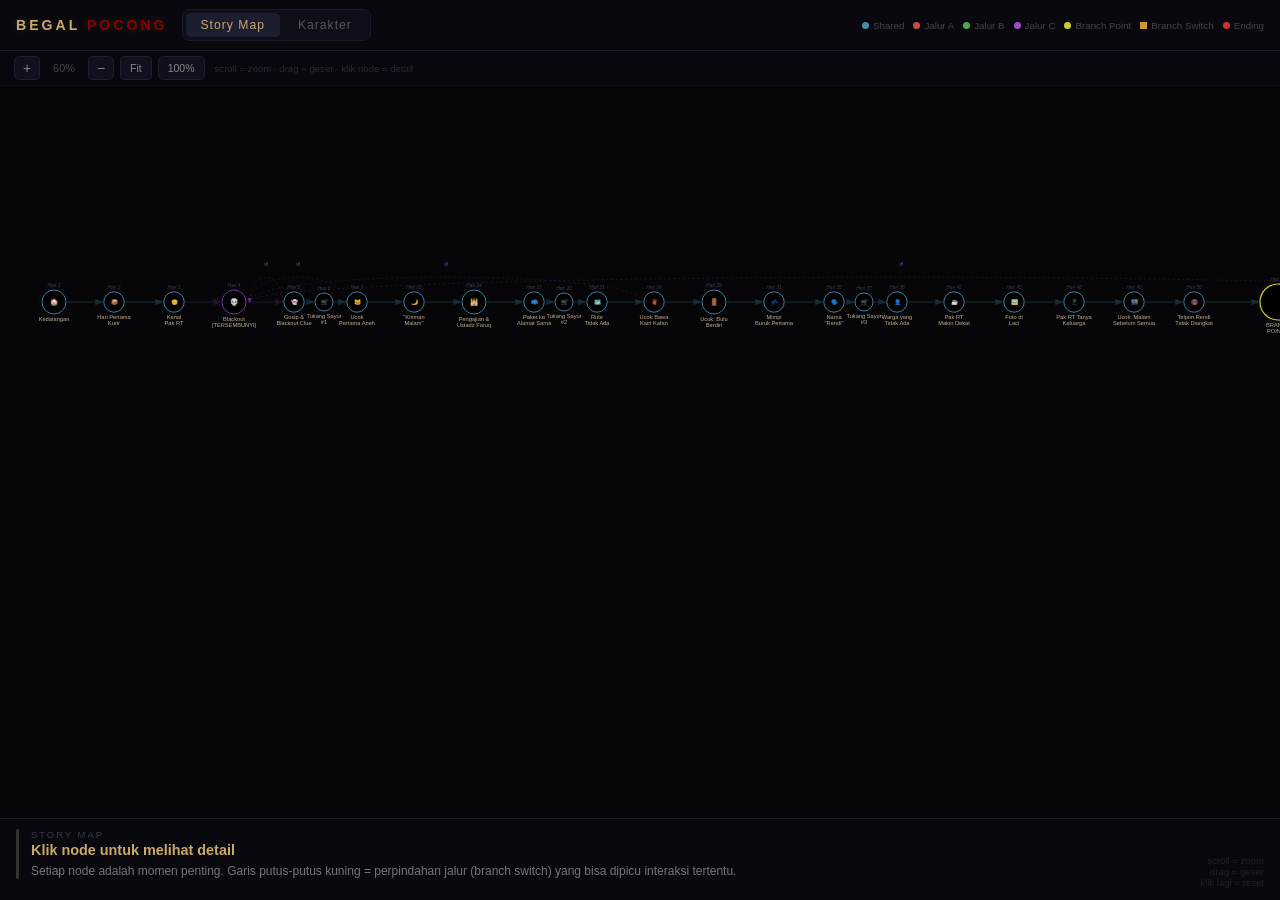
==== index.html @ ee799939 "refactor: replace storymap.html with index.html as the primary entry point" ====
<!DOCTYPE html>
<html lang="id">
<head>
<meta charset="UTF-8">
<title>Begal Pocong — Story Map</title>
<style>
*{margin:0;padding:0;box-sizing:border-box;}
:root{
  --bg:#060609;--bg2:#0a0a10;--border:#1a1a28;
  --gold:#c8a96e;--red:#8b0000;--text:#e0d5c5;--muted:#555;
}
body{background:var(--bg);font-family:'Segoe UI',sans-serif;color:var(--text);height:100vh;overflow:hidden;display:flex;flex-direction:column;}

/* HEADER */
header{display:flex;align-items:center;gap:14px;padding:9px 16px;border-bottom:1px solid var(--border);flex-shrink:0;background:#08080e;}
#brand{font-size:.88em;letter-spacing:3px;font-weight:bold;white-space:nowrap;color:var(--gold);text-shadow:0 0 10px #c8a96e33;}
#brand span{color:var(--red);}
#tabs{display:flex;gap:3px;background:#0e0e18;border:1px solid var(--border);border-radius:7px;padding:3px;}
.tab{padding:5px 15px;border:none;background:transparent;color:var(--muted);cursor:pointer;border-radius:5px;font-size:.76em;letter-spacing:1px;transition:all .15s;font-family:inherit;}
.tab:hover{color:var(--text);}
.tab.active{background:#1d1d30;color:var(--gold);}
#legend{display:flex;gap:9px;flex-wrap:wrap;margin-left:auto;}
.leg{display:flex;align-items:center;gap:4px;font-size:.61em;color:#444;white-space:nowrap;}
.leg-dot{width:7px;height:7px;border-radius:50%;flex-shrink:0;}

/* ZOOM BAR */
#zoom-bar{display:flex;align-items:center;gap:6px;padding:5px 14px;border-bottom:1px solid #0f0f1e;flex-shrink:0;background:#07070d;}
.zb{width:26px;height:24px;border:1px solid #1e1e30;background:#0f0f1e;color:#888;border-radius:5px;cursor:pointer;font-size:14px;display:flex;align-items:center;justify-content:center;transition:all .12s;font-family:inherit;}
.zb:hover{background:#1a1a2c;color:var(--gold);}
.zb.wide{width:auto;padding:0 9px;font-size:10.5px;}
#zoom-pct{font-size:.68em;color:#444;min-width:36px;text-align:center;}
#zoom-hint{font-size:.6em;color:#2a2a3a;margin-left:4px;}

/* VIEWS */
#view-map{display:flex;flex-direction:column;flex:1;overflow:hidden;}
#view-chars{display:none;flex-direction:column;flex:1;overflow:hidden;}

/* GRAPH */
#graph-area{flex:1;overflow:auto;cursor:grab;user-select:none;position:relative;}
#graph-area:active{cursor:grabbing;}
#scroll-content{position:relative;}
#svg{position:absolute;top:0;left:0;transform-origin:0 0;}

/* NODES */
.node-group{cursor:pointer;}
.node-bg{transition:filter .14s;}
.node-group:hover .node-bg{filter:brightness(1.7) drop-shadow(0 0 7px var(--nc));}
.node-group.active .node-bg{filter:brightness(2.2) drop-shadow(0 0 14px var(--nc));}
.node-group.dimmed{opacity:.07;pointer-events:none;}
.node-lbl{font-size:9.5px;fill:#bfae90;text-anchor:middle;pointer-events:none;}
.node-day{font-size:8px;fill:#3d3d54;text-anchor:middle;pointer-events:none;font-style:italic;}
.node-icon{text-anchor:middle;dominant-baseline:middle;pointer-events:none;}

/* EDGES */
.e-path{transition:opacity .14s;}
.e-path.normal{opacity:.28;}
.e-path.highlight{opacity:1;}
.e-path.dimmed{opacity:.04;}
.e-lbl{font-size:8.5px;font-weight:bold;text-anchor:middle;pointer-events:none;}
.e-lbl.dimmed{opacity:.04;}
/* cross-branch edges */
.e-cross{stroke-dasharray:5,4;opacity:.45;cursor:pointer;}
.e-cross.highlight{opacity:.9;}
.e-cross.dimmed{opacity:.03;}
/* rewind/retroactive edges to blackout */
.e-rewind{stroke-dasharray:3,5;opacity:.3;cursor:pointer;}
.e-rewind.highlight{opacity:.8;}
.e-rewind.dimmed{opacity:.03;}

/* INFO PANEL */
#info-panel{flex-shrink:0;background:#08080e;border-top:1px solid var(--border);padding:10px 16px 12px;display:flex;gap:12px;align-items:flex-start;min-height:82px;}
#info-accent{width:3px;border-radius:3px;min-height:50px;flex-shrink:0;background:var(--accent,#333);transition:background .2s;}
#info-body{flex:1;min-width:0;}
#info-tag{font-size:.59em;letter-spacing:2px;text-transform:uppercase;color:#3a3a4a;margin-bottom:2px;}
#info-title{font-size:.9em;font-weight:bold;color:var(--gold);margin-bottom:4px;}
#info-desc{font-size:.75em;color:#777;line-height:1.65;white-space:pre-line;}
#info-tip{font-size:.6em;color:#222;white-space:nowrap;text-align:right;align-self:flex-end;}

/* ── CHARACTER PAGE ─────────────────────────── */
#char-header-bar{
  display:flex;align-items:center;justify-content:space-between;
  padding:14px 24px 12px;border-bottom:1px solid var(--border);
  flex-shrink:0;background:#08080e;
}
#char-header-bar h2{font-size:.88em;letter-spacing:3px;color:var(--gold);text-transform:uppercase;}
#char-header-bar p{font-size:.65em;color:#3a3a4a;letter-spacing:1px;}
#char-scroll{flex:1;overflow-y:auto;padding:20px 24px;}
#char-grid{display:grid;grid-template-columns:repeat(auto-fill,minmax(290px,1fr));gap:14px;max-width:1100px;}

.char-card{background:#0b0b15;border:1px solid #181826;border-radius:9px;overflow:hidden;}
.char-card:hover{border-color:#252538;}
.char-top{display:flex;align-items:center;gap:12px;padding:14px 16px 10px;border-bottom:1px solid #101020;}
.char-av{width:48px;height:48px;border-radius:50%;display:flex;align-items:center;justify-content:center;font-size:22px;flex-shrink:0;border:1.5px solid;}
.char-name{font-size:.9em;font-weight:bold;color:var(--text);margin-bottom:3px;}
.char-role{font-size:.58em;letter-spacing:1.5px;text-transform:uppercase;padding:2px 7px;border-radius:4px;display:inline-block;}
.char-body{padding:12px 16px 14px;}
.char-teaser{font-size:.75em;color:#777;line-height:1.6;margin-bottom:0;}
.char-note{font-size:.67em;color:#484858;font-style:italic;background:#0e0e1a;border-radius:5px;padding:6px 9px;margin:10px 0 0;border-left:2px solid #252538;}

/* Spoiler — all chars */
.spoiler-wrap{margin-top:12px;}
.spoiler-content{font-size:.74em;color:#666;line-height:1.65;filter:blur(5px);user-select:none;pointer-events:none;transition:filter .35s;}
.spoiler-content.on{filter:none;pointer-events:auto;user-select:text;color:#888;}
.spoiler-btn{display:flex;align-items:center;gap:5px;margin-top:9px;padding:5px 11px;background:#0f0f1e;border:1px solid #1e1e30;border-radius:5px;color:#555;cursor:pointer;font-size:.7em;font-family:inherit;transition:all .13s;letter-spacing:.4px;}
.spoiler-btn:hover{background:#181828;color:#999;border-color:#2a2a44;}
/* Role badge hides until spoiler opened */
.char-role-public{}
.char-role-spoiler{display:none;}
.spoiler-open .char-role-public{display:none;}
.spoiler-open .char-role-spoiler{display:inline-block;}
/* mystery card */
.char-card.mystery{border-color:#2a1a3a;}
.char-card.mystery .char-top{border-bottom-color:#1e1030;}
</style>
</head>
<body>

<header>
  <div id="brand">BEGAL <span>POCONG</span></div>
  <div id="tabs">
    <button class="tab active" onclick="showView('map')">Story Map</button>
    <button class="tab" onclick="showView('chars')">Karakter</button>
  </div>
  <div id="legend">
    <div class="leg"><div class="leg-dot" style="background:#4a8aaa"></div>Shared</div>
    <div class="leg"><div class="leg-dot" style="background:#c84a4a"></div>Jalur A</div>
    <div class="leg"><div class="leg-dot" style="background:#4aaa4a"></div>Jalur B</div>
    <div class="leg"><div class="leg-dot" style="background:#a04acc"></div>Jalur C</div>
    <div class="leg"><div class="leg-dot" style="background:#cccc33"></div>Branch Point</div>
    <div class="leg"><div class="leg-dot" style="background:#cc9933;border-radius:0"></div>Branch Switch</div>
    <div class="leg"><div class="leg-dot" style="background:#cc3333"></div>Ending</div>
  </div>
</header>

<!-- ══ VIEW: STORY MAP ══ -->
<div id="view-map">
  <div id="zoom-bar">
    <button class="zb" onclick="changeZoom(1.2)">+</button>
    <span id="zoom-pct">60%</span>
    <button class="zb" onclick="changeZoom(0.83)">−</button>
    <button class="zb wide" onclick="fitZoom()">Fit</button>
    <button class="zb wide" onclick="setZoom(1)">100%</button>
    <span id="zoom-hint">scroll = zoom · drag = geser · klik node = detail</span>
  </div>
  <div id="graph-area">
    <div id="scroll-content">
      <svg id="svg" xmlns="http://www.w3.org/2000/svg"></svg>
    </div>
  </div>
  <div id="info-panel">
    <div id="info-accent"></div>
    <div id="info-body">
      <div id="info-tag">Story Map</div>
      <div id="info-title">Klik node untuk melihat detail</div>
      <div id="info-desc">Setiap node adalah momen penting. Garis putus-putus kuning = perpindahan jalur (branch switch) yang bisa dipicu interaksi tertentu.</div>
    </div>
    <div id="info-tip">scroll = zoom<br>drag = geser<br>klik lagi = reset</div>
  </div>
</div>

<!-- ══ VIEW: KARAKTER ══ -->
<div id="view-chars">
  <div id="char-header-bar">
    <div>
      <h2>Karakter</h2>
      <p>Desa Ngudilancur · Jawa Timur</p>
    </div>
    <div style="font-size:.62em;color:#2a2a3a;text-align:right;">Klik "Lihat Spoiler" untuk buka info tersembunyi</div>
  </div>
  <div id="char-scroll">
    <div id="char-grid"></div>
  </div>
</div>

<script>
// ══════════════════════════════════════════════════════════
// VIEW SWITCH
// ══════════════════════════════════════════════════════════
function showView(v){
  document.getElementById('view-map').style.display   = v==='map'   ? 'flex':'none';
  document.getElementById('view-chars').style.display = v==='chars' ? 'flex':'none';
  document.querySelectorAll('.tab').forEach((t,i)=>t.classList.toggle('active',(i===0&&v==='map')||(i===1&&v==='chars')));
}

// ══════════════════════════════════════════════════════════
// CHARACTER DATA
// ══════════════════════════════════════════════════════════
const CHARS = [
  {
    id:'mc',
    name:'MC', av:'🧍', ab:'#08182a', abr:'#4a8aaa',
    rolePublic:'Protagonis',     rpC:'#1a2a40', rpT:'#4a8aaa',
    roleSpoiler:'Protagonis',    rsC:'#1a2a40', rsT:'#4a8aaa',
    teaser:'Perantau dari Medan, kerja kurir di Desa Ngudilancur. Tidak punya koneksi di desa, tidak ada yang tahu keberadaannya — persis profil yang dicari jaringan pesugihan.',
    note:null,
    spoilerText:'MC tidak pernah punya nama — selalu dipanggil "Mas" oleh warga.\n\nSejak Hari 4, MC mengalami blackout periodik yang tidak pernah dia pertanyakan serius. Dia tidak tahu bahwa selama blackout itu, ada yang memakai tubuhnya — Wahyu, korban kultus sebelumnya.\n\nBergantung pada pilihan, MC bisa selamat, terjebak, bergabung dengan pesugihan, atau kehilangan nalarnya sendiri. Di satu jalur, MC pulang ke Medan dengan Ucok di carrier. Di jalur lain, MC tidak pernah meninggalkan desa.'
  },
  {
    id:'ucok',
    name:'Ucok', av:'🐱', ab:'#141408', abr:'#888833',
    rolePublic:'Kucing MC',         rpC:'#1e1e08', rpT:'#999933',
    roleSpoiler:'Detektor Supernatural', rsC:'#252500', rsT:'#cccc33',
    teaser:'Kucing peliharaan MC dari Medan. Terlihat biasa dan manja — tapi Ucok adalah satu-satunya karakter yang tidak pernah salah membaca situasi di seluruh game.',
    note:'Perhatikan Ucok di setiap scene. Kalau Ucok aneh, sesuatu memang tidak beres.',
    spoilerText:'Ucok berfungsi sebagai sensor supernatural pasif yang tidak pernah salah:\n\n• Hari 3: langsung ngumpet saat Pak RT masuk — pertama kalinya Ucok begitu\n• Hari 24: bawa sobekan kain kafan ke kamar MC berulang kali\n• Hari 28: bulu berdiri penuh di depan rumah Pak RT\n• Jalur B Hari 60: kabur tengah malam, memimpin MC ke gudang berisi bukti\n\nNasib Ucok per ending:\n• True/Secret: selamat, ikut kabur bareng MC\n• Bad Ending: ditemukan sendirian di depan kontrakan yang dikunci dari luar\n• Sesat Ending: tidak pernah ditemukan. Selamanya\n• Skizo Ending: MC tidak bisa pastikan Ucok masih ada atau halusinasi'
  },
  {
    id:'rendi',
    name:'Rendi', av:'😄', ab:'#0a1810', abr:'#3a7a4a',
    rolePublic:'Teman Tongkrongan',  rpC:'#0a2010', rpT:'#4a8a5a',
    roleSpoiler:'Korban Kultus',     rsC:'#1a2a10', rsT:'#66aa44',
    teaser:'Warga asli Desa Ngudilancur yang jadi teman tongkrongan MC. Anak yang santai, tahu banyak soal desa, dan tidak punya kecurigaan apapun terhadap lingkungan tempat dia tumbuh.',
    note:'Rendi tidak tahu ibunya anggota kultus Ustadz Faruq. Bapaknya tahu — dan diam-diam coba ngelawan.',
    spoilerText:'Rendi adalah anchor "normalitas" MC di desa — teman yang paling tidak curiga, justru karena dia tumbuh di sana.\n\nKeluarganya: ibunya sudah terbutakan oleh kultus Ustadz Faruq. Bapaknya waras dan diam-diam menolak — dialah yang slip kertas nomor ke MC di Hari 35, bukan warga random.\n\nArc per branch:\n• Jalur A: Rendi mulai curiga MC berubah, tanya-tanya ke orang yang salah → ibunya lapor ke kultus. Bapak coba halangi. Keduanya dibunuh atas perintah kultus — dengan ibunya yang tidak menghalangi.\n• Jalur B: Rendi aktif bantu MC investigasi. Di titik kritis, Rendi lihat MC ngobrol sendiri dan tanya "Lo ngobrol sama siapa tadi?" — momen pertama MC terbentur kenyataan soal Wahyu. Ibu Rendi ketahuan jadi anggota. Bapak coba lindungi Rendi. Keduanya dibunuh sebelum BP2 — MC kabur sendirian dengan bukti.\n• Jalur C: Rendi coba jangkau MC yang disosiasi. MC tidak bisa memproses apa yang terjadi pada Rendi.\n\nScene kunci: MC melihat ibu Rendi di pertemuan kultus — "loh... ibunya Rendi?" — lalu ibu Rendi menghampiri MC: "Kamu teman Rendi kan. Bagus kamu ada di sini."\n\nEnding di mana Rendi selamat: kabur bareng MC (Secret/True Ending Jalur B — jika bapak+Rendi belum dibunuh sebelum BP2).'
  },
  {
    id:'ibu_rendi',
    name:'Ibu Rendi', av:'🧕', ab:'#150808', abr:'#664422',
    rolePublic:'Warga Desa',         rpC:'#1a1008', rpT:'#886644',
    roleSpoiler:'Anggota Kultus',    rsC:'#2a1008', rsT:'#cc6633',
    teaser:'Ibu Rendi yang MC kenali dari cerita Rendi. Tampak seperti ibu rumah tangga biasa yang taat beragama di desa.',
    note:null,
    spoilerText:'Anggota aktif jaringan pesugihan Ustadz Faruq. Sudah terbutakan oleh kepercayaan — meyakini apa yang dilakukan kultus adalah "jalan yang benar."\n\nDia yang melaporkan aktivitas Rendi (dan keterlibatan bapak Rendi) ke Ustadz Faruq. Secara tidak langsung, dia memerintahkan kematian anaknya dan suaminya sendiri — atas nama kultus.\n\nScene di Jalur A: MC melihatnya di pertemuan kultus dan baru sadar siapa dia. Ibu Rendi menghampiri MC dengan hangat: "Kamu teman Rendi kan. Bagus kamu ada di sini. Ini jalan yang benar."\n\nDia tidak tahu — atau memilih tidak tahu — bahwa saat itu Rendi dan suaminya sudah tidak ada.'
  },
  {
    id:'pakrt',
    name:'Pak RT', av:'👴', ab:'#160606', abr:'#663322',
    rolePublic:'Warga Desa',         rpC:'#1a1010', rpT:'#886655',
    roleSpoiler:'Antagonis Pendukung', rsC:'#2a0808', rsT:'#cc5533',
    teaser:'Warga desa yang selalu punya alasan untuk dekat dengan pendatang baru. Rajin berkunjung, sering traktir, selalu tahu di mana MC berada.',
    note:null,
    spoilerText:'Recruiter jaringan pesugihan Ustadz Faruq. Tugasnya: identifikasi perantau tanpa keluarga yang tahu keberadaan mereka, bangun kepercayaan, serahkan ke jaringan.\n\nClue yang ditanam sejak awal:\n• Hari 3: Ucok langsung ngumpet waktu Pak RT masuk\n• Hari 28: Ucok menolak masuk rumah Pak RT\n• Hari 42: tidak ada bayangan Pak RT di bawah lampu\n• Hari 48: tanya apakah keluarga MC tahu MC di sini\n\nNasib per ending:\n• True Ending: kabur saat konfrontasi, tertangkap dua jam kemudian\n• Sesat Ending: MC bergabung ke jaringannya\n• Bad Ending: tetap bebas, mencari target berikutnya'
  },
  {
    id:'faruq',
    name:'Ustadz Faruq', av:'🧔', ab:'#140404', abr:'#662222',
    rolePublic:'Tokoh Agama',        rpC:'#1a0808', rpT:'#886644',
    roleSpoiler:'Antagonis Utama',   rsC:'#2a0404', rsT:'#cc2222',
    teaser:'Ustadz yang dihormati seluruh desa. Suara tenang, pakaian rapi, pengajian selalu ramai. Tidak ada warga yang pernah meragukannya.',
    note:null,
    spoilerText:'Dalang pesugihan yang beroperasi di balik citra alim. Jaringannya sudah berjalan bertahun-tahun dengan target utama perantau tanpa koneksi kuat di desa.\n\nClue terselubung:\n• Suhu ruangan selalu turun saat Faruq berdiri\n• Tidak pernah minum minuman yang dihidangkan di pengajian\n• Tidak ada bayangan di momen-momen tertentu\n\nNasib per ending:\n• True Ending: ditangkap, kasusnya terungkap ke publik\n• Secret Ending: lolos dari hukum, tapi namanya mulai beredar\n• Bad Ending 1 & 2: tetap bebas\n• Sesat Ending: berhasil merekrut MC'
  },
  {
    id:'wahyu',
    name:'Wahyu', av:'👁', ab:'#0e0416', abr:'#7a2aaa',
    mystery:true,
    rolePublic:'Teman (?)',           rpC:'#1a0828', rpT:'#884aaa',
    roleSpoiler:'Hantu Gentayangan', rsC:'#2a0840', rsT:'#cc44dd',
    teaser:'Suara yang mulai bicara ke MC sekitar Hari 4. MC menganggapnya teman imajinasi — sampai Rendi melihat MC ngobrol sendiri dan bertanya: "Lo ngobrol sama siapa tadi?"',
    note:'Plot twist: dia bukan halusinasi. Dan bukan manusia.',
    spoilerText:'Namanya Wahyu. Perantau yang menjadi korban pesugihan Ustadz Faruq sebelum MC datang ke desa. Rohnya belum pergi karena ada yang belum selesai: balas dendam.\n\nMalam Hari 4, Wahyu merasuki tubuh MC dan membantai beberapa anggota kultus. MC bangun tanpa ingatan. Hari 5, MC dengar gossip emak-emak tentang "kejadian semalam" dan dalam hati cuma bilang: "Wah serem juga ya, eh kemarin aku ngapain ya kok kayak lupa gitu... yaudah lah."\n\nWahyu berinteraksi langsung dengan MC sebagai "teman" — member saran, bicara santai, kadang mengejek. Player tidak akan tahu sampai momen kunci bahwa Wahyu bukan manusia.\n\nNasib per ending:\n• True/Secret Ending: berhasil "istirahat" setelah pesugihan terbongkar — tugasnya selesai\n• Bad Ending: ikut terjebak bersama MC\n• Sesat Ending: terlepas dan pergi — tidak bisa tinggal di tubuh seseorang yang bergabung dengan jaringan yang membunuhnya\n• Skizo Ending: MC tidak bisa lagi bedakan mana suaranya sendiri, mana suara Wahyu'
  },
];

const grid = document.getElementById('char-grid');
const cardEls = {};
CHARS.forEach(c=>{
  const card = document.createElement('div');
  card.id = 'card-' + c.id;
  card.className = 'char-card' + (c.mystery?' mystery':'');
  card.innerHTML = `
    <div class="char-top">
      <div class="char-av" style="background:${c.ab};border-color:${c.abr}">${c.av}</div>
      <div>
        <div class="char-name">${c.name}</div>
        <span class="char-role char-role-public" style="background:${c.rpC};color:${c.rpT}">${c.rolePublic}</span>
        <span class="char-role char-role-spoiler" style="background:${c.rsC};color:${c.rsT}">${c.roleSpoiler}</span>
      </div>
    </div>
    <div class="char-body">
      <div class="char-teaser">${c.teaser}</div>
      ${c.note?`<div class="char-note">${c.note}</div>`:''}
      <div class="spoiler-wrap">
        <div class="spoiler-content" id="sp-${c.id}">${(c.spoilerText||'').replace(/\n/g,'<br>')}</div>
        <button class="spoiler-btn" onclick="toggleSp('${c.id}',this)">
          <span>👁</span><span>Lihat Spoiler</span>
        </button>
      </div>
    </div>`;
  grid.appendChild(card);
  cardEls[c.id] = card;
});

function toggleSp(id,btn){
  const el=document.getElementById('sp-'+id);
  const on=el.classList.toggle('on');
  const card=cardEls[id];
  if(on) card.classList.add('spoiler-open');
  else card.classList.remove('spoiler-open');
  btn.children[0].textContent = on?'🙈':'👁';
  btn.children[1].textContent = on?'Sembunyikan':'Lihat Spoiler';
}

// ══════════════════════════════════════════════════════════
// STORY MAP DATA
// ══════════════════════════════════════════════════════════
const P={
  sh:{fill:'#0a1e30',stroke:'#4a8aaa',badge:'#4a8aaa'},
  d4:{fill:'#150820',stroke:'#7a3aaa',badge:'#7a3aaa'},// Hari 4 special
  bp:{fill:'#1c1c00',stroke:'#cccc33',badge:'#cccc33'},
  a: {fill:'#220a0a',stroke:'#c84a4a',badge:'#c84a4a'},
  b: {fill:'#0a1e0a',stroke:'#4aaa4a',badge:'#4aaa4a'},
  c: {fill:'#160828',stroke:'#a04acc',badge:'#a04acc'},
  b2a:{fill:'#1e0e00',stroke:'#dd8822',badge:'#dd8822'},
  b2b:{fill:'#001e08',stroke:'#33cc55',badge:'#33cc55'},
  b2c:{fill:'#1a0030',stroke:'#9944dd',badge:'#9944dd'},
  bad:{fill:'#2a0000',stroke:'#ff4444',badge:'#ff4444'},
  sec:{fill:'#002a08',stroke:'#22dd44',badge:'#22dd44'},
  tru:{fill:'#001804',stroke:'#44ff66',badge:'#44ff66'},
  ses:{fill:'#1a0028',stroke:'#cc22dd',badge:'#cc22dd'},
  skz:{fill:'#0e0018',stroke:'#9933cc',badge:'#9933cc'},
};
const SY=360,AY=150,BY=360,CY=575;

const NODES=[
  // ── SHARED ──
  {id:'d1', x:90,  y:SY,r:20,...P.sh,day:'Hari 1', icon:'🏠',label:'Kedatangan',       tag:'Shared',       title:'Hari 1 — Kedatangan di Ngudilancur',          desc:'MC tiba naik motor dari Medan. Kontrakan sempit di gang dalam — murah, sepi. Ucok langsung keluar dari carrier dan inspeksi tiap sudut. Desa terasa tenang, tapi MC terlalu capek untuk peduli.'},
  {id:'d2', x:190, y:SY,r:17,...P.sh,day:'Hari 2', icon:'📦',label:'Hari Pertama\nKurir',tag:'Shared',    title:'Hari 2 — Pertama Kerja sebagai Kurir',          desc:'MC mulai antar paket. Rute pertama melewati jalan sempit di belakang masjid lama. Satu alamat di ujung desa — tidak ada yang buka pintu, tapi paket diterima. MC tidak terlalu pikirin.'},
  {id:'d3', x:290, y:SY,r:17,...P.sh,day:'Hari 3', icon:'👴',label:'Kenal\nPak RT',      tag:'Shared',      title:'Hari 3 — Kenalan Pak RT',                      desc:'Pak RT datang sendiri, bawa pisang goreng. Senyumnya lebar, bicaranya halus. "Kalau ada apa-apa, ke saya dulu ya, Mas." Ucok ngumpet di bawah kasur selama Pak RT di dalam — satu-satunya kali itu terjadi.'},
  {id:'d4', x:390, y:SY,r:20,...P.d4,day:'Hari 4', icon:'💀',label:'Blackout\n[TERSEMBUNYI]',tag:'Malam Keempat',title:'Hari 4 — Malam yang MC Tidak Ingat',       desc:'MC tidak punya memori malam ini.\n\nYang MC tidak tahu: Teman Halunyaaa merasuki tubuhnya malam itu, dan membantai beberapa anggota kultus di gudang. MC bangun jam 6 pagi dalam kondisi normal — sedikit pusing, tapi tidak ada yang terlihat aneh.\n\n[Ini node tersembunyi dari perspektif MC. Player mengetahuinya secara retroaktif.]'},
  {id:'d5', x:490, y:SY,r:17,...P.sh,day:'Hari 5', icon:'👻',label:'Gosip &\nBlackout Clue',tag:'Shared',  title:'Hari 5 — Gosip Emak-Emak + Clue Pertama',     desc:'MC dengar gosip di gang: "Eh, kemarin malem ada kejadian di gudang belakang sawah, serem banget..."\n\nMC dalam hati: "Wah serem juga ya. Eh... kemarin aku ngapain ya? Kok kayak lupa gitu. Yaudah lah."\n\nIni clue pertama yang player temukan, tapi MC abaikan begitu saja. Ucok menatap MC selama 4 detik lalu pergi.'},
  {id:'d6', x:540, y:SY,r:15,...P.sh,day:'Hari 6', icon:'🛒',label:'Tukang Sayur\n#1',       tag:'Shared',  title:'Hari 6 — Tukang Sayur Pagi (Pertemuan Pertama)', desc:'Pagi-pagi MC lewat gang, ada tukang sayur berhenti di depan satu rumah. Beberapa ibu-ibu nimbrung beli sambil ngobrol.\n\nSalah satunya perkenalkan diri: Ibu Rendi — ramah, ketawa lepas, nanya MC baru pindah dari mana. Normal banget. Bahkan terlalu normal.\n\nDia sempet bilang "oh, pengajian Pak Ustadz enak ikut, warga sini kompak semua" dengan nada yang sangat casual.\n\n[Belum ada red flag. Player hanya diminta kenali wajahnya.]'},
  {id:'d7', x:595, y:SY,r:17,...P.sh,day:'Hari 7', icon:'🐱',label:'Ucok\nPertama Aneh',  tag:'Shared',    title:'Hari 7 — Ucok Ngeong ke Dinding',              desc:'Jam 11 malam, Ucok ngeong keras ke arah tembok barat. Bukan ngeong minta makan — ini berbeda. MC ketuk tembok, kosong. Ucok berhenti, balik ke kasur, manja seperti tidak ada yang terjadi.'},
  {id:'d10',x:690, y:SY,r:17,...P.sh,day:'Hari 10',icon:'🌙',label:'"Kiriman\nMalam"',    tag:'Shared',    title:'Hari 10 — Kiriman yang Tidak Masuk Akal',       desc:'Tetangga cerita soal "kiriman malam" — paket-paket yang muncul di depan pintu sebelum subuh tanpa jejak kurir. Sudah setahun lebih. Warga sudah biasa. MC tertawa, pikir itu gosip.'},
  {id:'d14',x:790, y:SY,r:20,...P.sh,day:'Hari 14',icon:'🕌',label:'Pengajian &\nUstadz Faruq',tag:'Shared',title:'Hari 14 — Pengajian Pertama, Ketemu Ustadz Faruq',desc:'MC diajak Pak RT ke pengajian warga. Ustadz Faruq — suara datar, pakaian putih, semua orang hormat. Kecuali: suhu ruangan turun tiap Ustadz Faruq berdiri, dan Ustadz Faruq tidak pernah minum minuman yang dihidangkan.'},
  {id:'d17',x:890, y:SY,r:17,...P.sh,day:'Hari 17',icon:'📫',label:'Paket ke\nAlamat Sama', tag:'Shared',  title:'Hari 17 — Paket yang Dua Kali Diantar',        desc:'MC dapat paket ke alamat yang sama seperti kemarin. Tapi sistem bilang belum diantar. MC antar lagi — kali ini pintu dibuka oleh orang yang berbeda, tapi dengan wajah yang sama persis seperti kemarin.'},
  {id:'d20',x:940, y:SY,r:15,...P.sh,day:'Hari 20',icon:'🛒',label:'Tukang Sayur\n#2',       tag:'Shared',  title:'Hari 20 — Tukang Sayur Pagi (Pertemuan Kedua)', desc:'MC lewat lagi, Ibu Rendi ada. Kali ini gibahan lebih panjang — soal "paket aneh yang sering datang subuh-subuh."\n\nIbu Rendi nyeletuk: "Ya warga sini sih udah biasa, mungkin kiriman orang yang kerja malam." Senyum ringan, ganti topik cepat ke harga cabai.\n\nTapi ada detail kecil yang off: salah satu ibu-ibu mau lanjut cerita soal paket itu — Ibu Rendi sentuh lengannya pelan, dan dia diam.\n\n[Clue terselubung: Ibu Rendi tahu sesuatu. Belum tentu player sadar di sini.]'},
  {id:'d21',x:995, y:SY,r:17,...P.sh,day:'Hari 21',icon:'🗺️',label:'Rute\nTidak Ada',     tag:'Shared',   title:'Hari 21 — Rute yang Tidak Ada di Maps',         desc:'Paket harus diantar ke koordinat yang tidak muncul di aplikasi. MC ikut insting, ketemu jalan kecil di balik ladang. Rumahnya ada. Tapi sepanjang jalan pulang, Ucok di carrier tidak mau diam.'},
  {id:'d24',x:1090,y:SY,r:17,...P.sh,day:'Hari 24',icon:'🧣',label:'Ucok Bawa\nKain Kafan', tag:'Shared',  title:'Hari 24 — Ucok Bawa Sobekan Kain Putih',       desc:'MC bangun, Ucok naruh sobekan kain putih linen di depan pintu kamar. MC buang ke tempat sampah. Malamnya Ucok bawa lagi — sobekan yang sama, atau yang berbeda, MC tidak yakin.'},
  {id:'d28',x:1190,y:SY,r:20,...P.sh,day:'Hari 28',icon:'🚪',label:'Ucok: Bulu\nBerdiri',   tag:'Shared',  title:'Hari 28 — Ucok Menolak Masuk Rumah Pak RT',    desc:'Pak RT undang MC makan siang. Di depan pagar Pak RT, Ucok bulu berdiri penuh. MC tinggal Ucok di luar. Selama makan, MC dengar Ucok ngeong dua kali — lirih, seperti peringatan.'},
  {id:'d31',x:1290,y:SY,r:17,...P.sh,day:'Hari 31',icon:'💤',label:'Mimpi\nBuruk Pertama', tag:'Shared',   title:'Hari 31 — Mimpi yang Terlalu Nyata',            desc:'Mimpi: MC berdiri di tengah desa tengah malam. Semua lampu mati. Ada sesuatu yang bergerak di balik setiap jendela. MC mau lari tapi kakinya tidak bergerak. Ucok ada di belakangnya, ngeong keras, tapi suaranya makin menjauh. MC bangun, jam 3.17.'},
  {id:'d35',x:1390,y:SY,r:17,...P.sh,day:'Hari 35',icon:'🗣️',label:'Nama\n"Rendi"',        tag:'Shared',  title:'Hari 35 — Nama yang Tidak Boleh Disebut',       desc:'Di warung kopi, warga tua slip nama "Rendi." Langsung diam, ganti topik. Tapi salah satu warga kasih kertas kecil diam-diam: nomor HP. "Kalau mau tahu yang sebenarnya."'},
  {id:'d37',x:1440,y:SY,r:15,...P.sh,day:'Hari 37',icon:'🛒',label:'Tukang Sayur\n#3',       tag:'Shared',  title:'Hari 37 — Tukang Sayur Pagi (Pertemuan Ketiga)', desc:'MC lewat lagi. Ibu Rendi ada, seperti biasa.\n\nKali ini MC iseng sebut nama Rendi — "Oh, Ibu kenal Rendi? Anaknya kan Ibu ya?"\n\nIbu Rendi berhenti sebentar. Senyumnya tidak hilang, tapi ada sesuatu yang bergeser. "Iya. Tapi dia sudah lama tidak di sini. Kamu kenal dia dari mana?" Nada pertanyaannya sedikit terlalu datar untuk seorang ibu yang ditanya soal anaknya.\n\nTopik langsung dia alihkan. Tapi MC bisa lihat tangannya mencengkeram tas belanjaan sedikit lebih erat.\n\n[Red flag terkonfirmasi. Jika player sudah kumpulkan clue sebelumnya, momen ini menjadi titik sadar penuh.]'},
  {id:'d38',x:1495,y:SY,r:17,...P.sh,day:'Hari 38',icon:'👤',label:'Warga yang\nTidak Ada',  tag:'Shared', title:'Hari 38 — Nama Tanpa Wajah',                    desc:'Warga sering sebut nama orang yang kalau MC tanya — "Oh, dia sudah pindah." Atau diam. MC mulai hitung: dalam sebulan, ada 4 nama yang disebut tapi tidak ada orangnya. Semua perantau.'},
  {id:'d42',x:1590,y:SY,r:17,...P.sh,day:'Hari 42',icon:'☕',label:'Pak RT\nMakin Dekat',    tag:'Shared', title:'Hari 42 — Pak RT Selalu Ada',                   desc:'MC mulai sadar: Pak RT muncul setiap kali MC sendirian. Selalu ada alasan masuk akal. Malam itu MC iseng lihat ke bawah — tidak ada bayangan Pak RT di bawah lampu. MC tutup tirai.'},
  {id:'d45',x:1690,y:SY,r:17,...P.sh,day:'Hari 45',icon:'🖼️',label:'Foto di\nLaci',          tag:'Shared', title:'Hari 45 — Foto yang Tertinggal',                desc:'MC bersih-bersih, temukan foto di laci meja: foto warga desa, ada yang MC kenal. Di balik foto, nama dan tanggal. Beberapa dari mereka adalah "yang sudah pergi." Foto ini tertinggal dari penghuni sebelumnya.'},
  {id:'d48',x:1790,y:SY,r:17,...P.sh,day:'Hari 48',icon:'📱',label:'Pak RT Tanya\nKeluarga', tag:'Shared', title:'Hari 48 — Pertanyaan yang Tidak Lazim',          desc:'Pak RT tanya santai: "Mas dari Medan, keluarganya ada yang tahu Mas tinggal di sini?" MC jawab tidak terlalu. Pak RT angguk. Tersenyum. "Bagus, berarti betahnya di sini aja ya." MC baru sadar artinya dua hari kemudian.'},
  {id:'d49',x:1890,y:SY,r:17,...P.sh,day:'Hari 49',icon:'🌃',label:'Ucok: Malam\nSebelum Semua',tag:'Shared',title:'Hari 49 — Jam 2 Pagi',                       desc:'Ucok bangunkan MC jam 2 pagi — ngeong ke jendela. MC lihat keluar: gang kosong. Tapi ada bau keringat basi yang samar, ada langkah berat yang menjauh, dan tidak ada bayangan yang bergerak meski lampu gang menyala.'},
  {id:'d50',x:1990,y:SY,r:17,...P.sh,day:'Hari 50',icon:'📵',label:'Telpon Rendi\nTidak Diangkat',tag:'Shared',title:'Hari 50 — Coba Hubungi Rendi',            desc:'MC akhirnya coba nomor di kertas. Berdering lama. Tidak diangkat. MC kirim WA — centang satu. Jam 11.57 malam, Rendi balas: "Jangan angkat kalau Pak RT telpon malam ini. Jangan pergi ke mana pun."'},

  // ── BP1 ──
  {id:'bp1',x:2130,y:SY,r:30,...P.bp,day:'Hari 51',icon:'⚑',label:'BRANCH\nPOINT 1',tag:'Branch Point',title:'Hari 51 — Branch Point 1',desc:'Tengah malam. Pak RT telpon: "Ada yang perlu aku tunjukkan ke Mas. Sekarang, bisa?"\n\n[A] Ikut sekarang — matikan HP, pergi bersama Pak RT\n[B] Bilang tunggu dulu — balas WA Rendi, koordinasi dulu\n[C] Bilang iya ke Pak RT — tapi diam-diam ikuti dari jauh'},

  // ── JALUR A ──
  {id:'a52',x:2300,y:AY,r:18,...P.a,day:'Hari 52',icon:'🏚️',label:'Lokasi\nRahasia',       tag:'Jalur A',title:'A · Hari 52 — Gudang di Balik Sawah',         desc:'Pak RT bawa MC ke bangunan tua di pinggir sawah. Di dalam: beberapa warga yang tidak pernah MC lihat, cahaya lilin, dan Ustadz Faruq di pojok. MC diperkenalkan. Semua senyum.'},
  {id:'a54',x:2415,y:AY,r:17,...P.a,day:'Hari 54',icon:'🚶',label:'Disuruh\nTunggu Dulu',   tag:'Jalur A',title:'A · Hari 54 — MC Belum Boleh Masuk',           desc:'Ada pertemuan lagi, tapi MC disuruh tunggu di luar. 40 menit. Dari celah pintu, ada suara lantunan yang MC tidak kenal bahasanya. Ucok di kontrakan ngeong terus — tetangga komplain keesokan harinya.'},
  {id:'a56',x:2530,y:AY,r:17,...P.a,day:'Hari 56',icon:'🕯️',label:'Lihat\nProsesi',         tag:'Jalur A',title:'A · Hari 56 — Pertama Kali Melihat Prosesi',   desc:'MC akhirnya diajak masuk saat prosesi berlangsung. Ada yang terlihat seperti doa, ada yang terlihat seperti serah-terima sesuatu. MC berdiri di belakang, tidak bertanya. Pulang jam 2 pagi.'},
  {id:'a58',x:2645,y:AY,r:17,...P.a,day:'Hari 58',icon:'🤝',label:'Diperkenalkan\nResmi',    tag:'Jalur A',title:'A · Hari 58 — Diperkenalkan ke Semua Anggota', desc:'Ustadz Faruq panggil MC maju. MC dapat amplop — uang lebih dari gaji kurir sebulan. "Tanda terima kasih sudah percaya." MC tidak nanya lebih lanjut.\n\n⚠ [Branch Switch tersedia: A→C — kalau MC melihat detail prosesi yang terlalu disturbing, nalar mulai retak → geser ke Jalur C]'},
  {id:'a60',x:2760,y:AY,r:17,...P.a,day:'Hari 60',icon:'🎒',label:'Tugas\nPertama',          tag:'Jalur A',title:'A · Hari 60 — Tugas Pertama',                 desc:'MC dapat tugas: antar "kiriman khusus" ke titik tertentu, tidak boleh dibuka. MC antar. Waktu MC kembali, Ucok tidak mau didekati MC selama dua jam penuh.'},
  {id:'a62',x:2875,y:AY,r:17,...P.a,day:'Hari 62',icon:'👁️',label:'Merasa\nDiawasi',         tag:'Jalur A',title:'A · Hari 62 — Ada yang Selalu Mengawasi',    desc:'MC mulai sadar ada yang mengikuti. Bukan Pak RT. Setiap kali MC menoleh, tidak ada siapapun — tapi ada bau keringat basi yang sama seperti malam Hari 49.'},
  {id:'a63',x:2990,y:AY,r:20,...P.a,day:'Hari 63',icon:'❓',label:'Ucok\nMenghilang',        tag:'Jalur A',title:'A · Hari 63 — Ucok Tidak Ada',                desc:'MC pulang malam. Pintu terkunci dari dalam. Ucok tidak ada. Tidak ada bekas kabur. MC lapor Pak RT — Pak RT bilang "paling nyasar, nanti balik." Senyumannya tidak sampai ke mata.\n\n⚠ [Branch Switch tersedia: A→B — kalau MC akhirnya balas WA lama Rendi setelah Ucok hilang → geser ke Jalur B versi terlambat]'},
  {id:'a65',x:3105,y:AY,r:17,...P.a,day:'Hari 65',icon:'🔦',label:'Ketemu Rendi\nTidak Sengaja',tag:'Jalur A',title:'A · Hari 65 — Rendi Muncul Tidak Terduga',desc:'MC lagi cari Ucok di pasar pagi. Ada yang menarik lengan MC dari belakang — Rendi. Kurus, mata merah. "Aku sudah amati kamu dari jauh. Kamu sudah masuk terlalu dalam. Malam ini terakhir kesempatanmu keluar."'},
  {id:'bp2a',x:3235,y:AY,r:28,...P.b2a,day:'Hari 67',icon:'⚑',label:'BP2-A',tag:'Branch Point',title:'Hari 67 — Branch Point 2 (Jalur A)',desc:'Ustadz Faruq undang MC ke "acara penting malam ini." Rendi kirim WA terakhir: "Ini malam terakhir."\n\n[B1] Kabur — tinggalkan semua, pergi bersama Rendi\n[B2] Konfrontasi — hadapi Ustadz Faruq langsung\n[B4] Abaikan Rendi — hadir di acara Ustadz Faruq'},

  // ── JALUR B ──
  {id:'b52',x:2290,y:BY,r:18,...P.b,day:'Hari 52',icon:'📞',label:'Rendi\nAngkat Telepon', tag:'Jalur B',title:'B · Hari 52 — Rendi Akhirnya Bicara',           desc:'MC balas WA Rendi, tidak jadi pergi dengan Pak RT. Rendi minta ketemu langsung di luar desa, jam 6 pagi sebelum pasar buka.'},
  {id:'b53',x:2395,y:BY,r:17,...P.b,day:'Hari 53',icon:'🤫',label:'Pertemuan\nDi Luar Desa',tag:'Jalur B',title:'B · Hari 53 — Rendi Cerita Semuanya',           desc:'Rendi datang duluan. Tampak kurus, gelisah. "Dua tahun lalu aku hampir jadi korban kesekian. Yang mereka lakukan di malam-malam itu — itu bukan sekedar ritual biasa." Rendi kasih nama-nama. Semua perantau.'},
  {id:'b55',x:2500,y:BY,r:17,...P.b,day:'Hari 55',icon:'🗂️',label:'Mulai\nMapping',         tag:'Jalur B',title:'B · Hari 55 — MC dan Rendi Mulai Mapping',     desc:'Rendi dan MC susun peta: siapa saja yang hilang, kapan, pola lokasinya. Semua korban tinggal sendirian. Semua tidak punya keluarga yang tahu mereka di sana. MC diam: "Pak RT tanya soal keluargaku kemarin."'},
  {id:'b57',x:2605,y:BY,r:17,...P.b,day:'Hari 57',icon:'📋',label:'Pola\nKorban',            tag:'Jalur B',title:'B · Hari 57 — Pola yang Terlalu Rapi',         desc:'Dari catatan Rendi, korban selalu hilang antara Hari 60–70. MC sekarang ada di Hari 57 — zona merah.\n\n⚠ [Branch Switch tersedia: B→C — kalau MC tidak sengaja melihat ritual saat investigasi, disosiasi mulai → geser ke Jalur C]\n\n⚠ [Momen kunci: Rendi melihat MC "ngobrol sendiri" dan tanya "Lo ngobrol sama siapa tadi?" — moral MC mulai tergoyah]'},
  {id:'b60',x:2715,y:BY,r:20,...P.b,day:'Hari 60',icon:'🐱',label:'Ucok Tunjukkan\nLokasi',  tag:'Jalur B',title:'B · Hari 60 — Ucok Kabur, MC Ikut',           desc:'Tengah malam Ucok kabur dari jendela. MC kejar. Ucok berlari lurus ke gang belakang masjid lama, berhenti di depan gudang kecil. Ucok duduk di depannya. Tidak mau pergi.'},
  {id:'b62',x:2825,y:BY,r:17,...P.b,day:'Hari 62',icon:'🔓',label:'Masuk\nGudang',           tag:'Jalur B',title:'B · Hari 62 — Isi Gudang',                     desc:'Rendi bantu buka gembok. Di dalam: dokumen, foto, ID card orang-orang yang "sudah pergi." Ada buku catatan — nama, tanggal kedatangan, tanggal "selesai." Ada nama MC. Dengan tanggal yang belum terisi.\n\n⚠ [Branch Switch tersedia: B→A — kalau MC panik dan hancurkan bukti karena takut → geser ke Jalur A, tapi sudah terlambat]'},
  {id:'b64',x:2935,y:BY,r:17,...P.b,day:'Hari 64',icon:'📸',label:'Bukti\nDifoto Semua',     tag:'Jalur B',title:'B · Hari 64 — Dokumentasi Bukti',              desc:'MC dan Rendi foto semua dokumen. Rendi punya kontak jurnalis di kota. Rencana: keluar Hari 67 sebelum Ustadz Faruq curiga. Ucok tidur di atas tumpukan dokumen seolah jaga.'},
  {id:'b65',x:3045,y:BY,r:17,...P.b,day:'Hari 65',icon:'👀',label:'Pak RT\nMulai Curiga',    tag:'Jalur B',title:'B · Hari 65 — Pak RT Berubah Sikap',           desc:'Pak RT tiba-tiba jarang muncul. Tapi MC merasa lebih diawasi. Ada motor yang parkir di depan gang dari pagi sampai malam — beda orang, beda motor, tapi pose mereka sama: tidak melakukan apa-apa.'},
  {id:'b66',x:3155,y:BY,r:17,...P.b,day:'Hari 66',icon:'⚠️',label:'Ada yang\nBocor',          tag:'Jalur B',title:'B · Hari 66 — Informasi Bocor',                desc:'Rendi telpon panik: ada yang tahu mereka masuk gudang. Rencana harus dipercepat. "Besok. Jam 4 subuh. Jangan kasih tahu siapapun."'},
  {id:'bp2b',x:3280,y:BY,r:28,...P.b2b,day:'Hari 67',icon:'⚑',label:'BP2-B',tag:'Branch Point',title:'Hari 67 — Branch Point 2 (Jalur B)',desc:'Jam 3.45 subuh. Rendi ada di luar. Tapi ada ketukan — suara Pak RT. "Mas, ada yang mau aku omongin sebentar."\n\n[B1] Kabur — tidak buka pintu, langsung pergi lewat jendela belakang\n[B2] Konfrontasi — buka pintu, hadapi Pak RT dengan bukti yang ada'},

  // ── JALUR C ──
  {id:'c52',x:2300,y:CY,r:18,...P.c,day:'Hari 52',icon:'🌿',label:'Mengintip\nRitual',       tag:'Jalur C',title:'C · Hari 52 — Ritual yang Tidak Boleh Dilihat',desc:'MC ikut tapi tidak masuk. Dari balik pohon cemara, MC mengintip ke celah jendela gudang. Yang dilihat MC: sesuatu yang tidak bisa dideskripsikan dengan kata-kata yang dimiliki MC. MC pulang. Tidak bisa cerita ke siapapun.'},
  {id:'c53',x:2410,y:CY,r:17,...P.c,day:'Hari 53',icon:'🤐',label:'Tidak Bisa\nCerita',      tag:'Jalur C',title:'C · Hari 53 — MC Tidak Bisa Cerita',           desc:'MC coba nulis di notes HP apa yang dilihat. Hapus. Tulis lagi. Hapus lagi. Setiap kali mencoba merumuskan, kata-katanya tidak keluar. Ucok duduk di pangkuan, tidak bergerak seharian.'},
  {id:'c55',x:2520,y:CY,r:17,...P.c,day:'Hari 55',icon:'📷',label:'Foto-Foto\nKosong',       tag:'Jalur C',title:'C · Hari 55 — Foto yang Tidak Bisa Diambil',    desc:'MC coba foto gudang dari jauh. Semua foto keluar blur, atau hitam, atau keluar foto yang MC tidak ingat mengambilnya. Foto kontrakan. Foto Ucok tidur. Foto MC sendiri dari belakang.'},
  {id:'c57',x:2630,y:CY,r:17,...P.c,day:'Hari 57',icon:'🌀',label:'Mulai\nDisosiasi',        tag:'Jalur C',title:'C · Hari 57 — Batas Nyata Mulai Kabur',        desc:'MC mulai ragu ingatan sendiri. Apakah benar-benar lihat ritual? Atau hanya mimpi? MC cek sepatu — ada tanah sawah. MC cek jaket — ada bau asap lilin. Tapi MC tidak yakin.'},
  {id:'c59',x:2740,y:CY,r:17,...P.c,day:'Hari 59',icon:'🪞',label:'Lihat\nDirinya Sendiri', tag:'Jalur C',title:'C · Hari 59 — Doppelgänger',                    desc:'MC lihat dari jendela: dirinya sendiri berjalan di gang bawah. Pakai baju yang sama, tas yang sama. Yang di bawah itu menoleh ke atas. Menatap MC. Lalu pergi.'},
  {id:'c62',x:2850,y:CY,r:17,...P.c,day:'Hari 62',icon:'🐾',label:'Ucok:\nNyata atau?',      tag:'Jalur C',title:'C · Hari 62 — Ucok: Nyata atau Halusinasi?',   desc:'MC lihat Ucok di atas lemari. Pergi ambil makan. Kembali — tidak ada. Tidak ada jejak turun. Mangkuk tidak disentuh. MC duduk di lantai dua jam.'},
  {id:'c64',x:2960,y:CY,r:17,...P.c,day:'Hari 64',icon:'🛏️',label:'Tidak\nKeluar Kamar',    tag:'Jalur C',title:'C · Hari 64 — Tiga Hari Tidak Keluar',        desc:'MC tidak kerja. Tidak buka pintu. MC duduk di sudut kasur menghadap tembok. Sesekali ada yang lewat di luar jendela.\n\n⚠ [Branch Switch tersedia: C→A — kalau MC dalam kondisi disosiasi pasif mengikuti Pak RT yang datang → geser ke Jalur A, versi tanpa sadar]'},
  {id:'c65',x:3070,y:CY,r:17,...P.c,day:'Hari 65',icon:'📄',label:'Kertas di\nBawah Pintu',  tag:'Jalur C',title:'C · Hari 65 — Daftar Nama',                   desc:'Ada kertas slip masuk dari bawah pintu. MC ambil. Ada daftar nama — semua "yang sudah pergi." Di bawah semua nama itu: nama MC. Dengan tanda tanya. Dan tulisan tangan: "Masih belum terlambat untuk pergi."'},
  {id:'bp2c',x:3185,y:CY,r:28,...P.b2c,day:'Hari 67',icon:'⚑',label:'BP2-C',tag:'Branch Point',title:'Hari 67 — Branch Point 2 (Jalur C)',desc:'Ada yang ketuk pintu malam itu. Suara Pak RT — atau sesuatu yang terdengar seperti Pak RT.\n\nMC tidak bisa bergerak dari sudut kasur.\n\n[B3] Freeze total — MC tidak melakukan apa-apa'},

  // ── ENDINGS ──
  {id:'e_bad1',x:3510,y:80, r:24,...P.bad,day:'Bad Ending 1', icon:'✕',label:'Terjebak\n(A → B1)',            tag:'Bad Ending',   title:'Bad Ending 1 — Tidak Ada yang Menunggu',            desc:'MC kabur tapi semua jalur keluar sudah ditutup. Motor MC hilang. HP tidak ada sinyal.\n\nUcok ditemukan tiga hari kemudian — sendirian di depan kontrakan yang dikunci dari luar.'},
  {id:'e_bad2',x:3510,y:210,r:24,...P.bad,day:'Bad Ending 2', icon:'✕',label:'Konfrontasi\nGagal (A → B2)',   tag:'Bad Ending',   title:'Bad Ending 2 — Tanpa Bukti, Tanpa Backing',         desc:'MC datangi Ustadz Faruq langsung. Tidak ada bukti. Ustadz Faruq tetap tenang — bahkan tersenyum.\n\nTiga hari kemudian cerita yang beredar: ada perantau dari Medan yang gangguan jiwa, dibawa pulang.'},
  {id:'e_ses', x:3510,y:330,r:24,...P.ses,day:'Sesat Ending',  icon:'☠',label:'Direkrut\n(A → B4)',           tag:'Sesat Ending', title:'Sesat Ending — Bergabung Secara Sadar (atau Tidak)', desc:'MC abaikan Rendi, hadir di acara Ustadz Faruq. Malam itu MC resmi menjadi bagian dari jaringan pesugihan.\n\nUcok tidak ditemukan. Selamanya.\nTeman Halu terlepas — tidak bisa tinggal di tubuh seseorang yang bergabung dengan jaringan yang membunuhnya.'},
  {id:'e_sec', x:3510,y:440,r:24,...P.sec,day:'Secret Ending', icon:'★',label:'Kabur Bersama\nRendi (B → B1)',  tag:'Secret Ending',title:'Secret Ending — Pintu Terbuka, Hanya Sedikit',       desc:'Rendi dan MC kabur jam 4 subuh. Bawa semua dokumen. Ucok di carrier.\n\nUstadz Faruq tidak bisa disentuh hukum secara langsung — tapi nama Ngudilancur mulai muncul di forum online. Kecil. Tapi ada.\n\nTeman Halu akhirnya bisa "istirahat."'},
  {id:'e_tru', x:3510,y:545,r:24,...P.tru,day:'True Ending',   icon:'✦',label:'Kebenaran\nTerungkap (B → B2)', tag:'True Ending',  title:'True Ending — Ngudilancur Akhirnya Bernapas',        desc:'MC buka pintu. Di belakang MC: Rendi dengan dokumen. Di luar: jurnalis yang sudah Rendi hubungi.\n\nUstadz Faruq ditangkap. Pak RT lari, tertangkap dua jam kemudian.\n\nUcok tidur di pangkuan MC, perjalanan pulang ke Medan. Nama-nama yang "sudah pergi" mulai diselidiki.'},
  {id:'e_skz', x:3510,y:645,r:24,...P.skz,day:'Skizo Ending',  icon:'⁇',label:'Runtuh\n(C → B3)',             tag:'Skizo Ending', title:'Skizo Ending — Kita Tidak Pernah Tahu',              desc:'MC tidak membuka pintu. MC tidak bergerak. Ketukan berhenti setelah 27 kali.\n\nKita tidak tahu apa yang terjadi setelah itu. Apakah MC selamat? Apakah Ucok nyata? Mana suara MC, mana suara Teman Halu?\n\nScene terakhir: kamar kosong. Mangkuk makan bersih. Suara ngeong yang sangat jauh.'},
];

// Regular edges
const EDGES=[
  {f:'d1',t:'d2',c:'#4a8aaa'},{f:'d2',t:'d3',c:'#4a8aaa'},{f:'d3',t:'d4',c:'#6a3a8a'},
  {f:'d4',t:'d5',c:'#6a3a8a'},{f:'d5',t:'d6',c:'#4a8aaa'},{f:'d6',t:'d7',c:'#4a8aaa'},{f:'d7',t:'d10',c:'#4a8aaa'},
  {f:'d10',t:'d14',c:'#4a8aaa'},{f:'d14',t:'d17',c:'#4a8aaa'},{f:'d17',t:'d20',c:'#4a8aaa'},{f:'d20',t:'d21',c:'#4a8aaa'},
  {f:'d21',t:'d24',c:'#4a8aaa'},{f:'d24',t:'d28',c:'#4a8aaa'},{f:'d28',t:'d31',c:'#4a8aaa'},
  {f:'d31',t:'d35',c:'#4a8aaa'},{f:'d35',t:'d37',c:'#4a8aaa'},{f:'d37',t:'d38',c:'#4a8aaa'},{f:'d38',t:'d42',c:'#4a8aaa'},
  {f:'d42',t:'d45',c:'#4a8aaa'},{f:'d45',t:'d48',c:'#4a8aaa'},{f:'d48',t:'d49',c:'#4a8aaa'},
  {f:'d49',t:'d50',c:'#4a8aaa'},{f:'d50',t:'bp1',c:'#4a8aaa'},
  {f:'bp1',t:'a52',c:'#c84a4a',lbl:'A'},{f:'bp1',t:'b52',c:'#4aaa4a',lbl:'B'},{f:'bp1',t:'c52',c:'#a04acc',lbl:'C'},
  {f:'a52',t:'a54',c:'#c84a4a'},{f:'a54',t:'a56',c:'#c84a4a'},{f:'a56',t:'a58',c:'#c84a4a'},
  {f:'a58',t:'a60',c:'#c84a4a'},{f:'a60',t:'a62',c:'#c84a4a'},{f:'a62',t:'a63',c:'#c84a4a'},
  {f:'a63',t:'a65',c:'#c84a4a'},{f:'a65',t:'bp2a',c:'#c84a4a'},
  {f:'b52',t:'b53',c:'#4aaa4a'},{f:'b53',t:'b55',c:'#4aaa4a'},{f:'b55',t:'b57',c:'#4aaa4a'},
  {f:'b57',t:'b60',c:'#4aaa4a'},{f:'b60',t:'b62',c:'#4aaa4a'},{f:'b62',t:'b64',c:'#4aaa4a'},
  {f:'b64',t:'b65',c:'#4aaa4a'},{f:'b65',t:'b66',c:'#4aaa4a'},{f:'b66',t:'bp2b',c:'#4aaa4a'},
  {f:'c52',t:'c53',c:'#a04acc'},{f:'c53',t:'c55',c:'#a04acc'},{f:'c55',t:'c57',c:'#a04acc'},
  {f:'c57',t:'c59',c:'#a04acc'},{f:'c59',t:'c62',c:'#a04acc'},{f:'c62',t:'c64',c:'#a04acc'},
  {f:'c64',t:'c65',c:'#a04acc'},{f:'c65',t:'bp2c',c:'#a04acc'},
  {f:'bp2a',t:'e_bad1',c:'#ff4444',lbl:'B1'},{f:'bp2a',t:'e_bad2',c:'#ff4444',lbl:'B2'},{f:'bp2a',t:'e_ses',c:'#cc22dd',lbl:'B4'},
  {f:'bp2b',t:'e_sec',c:'#22dd44',lbl:'B1'},{f:'bp2b',t:'e_tru',c:'#44ff66',lbl:'B2'},
  {f:'bp2c',t:'e_skz',c:'#9933cc',lbl:'B3'},
];

// Cross-branch switch edges (dashed)
const CROSS=[
  {f:'a58',t:'c57',lbl:'A→C',desc:'Lihat prosesi terlalu jauh → nalar retak'},
  {f:'a63',t:'b64',lbl:'A→B',desc:'Ucok hilang → akhirnya balas WA Rendi'},
  {f:'b57',t:'c57',lbl:'B→C',desc:'Tidak sengaja lihat ritual saat investigasi'},
  {f:'b62',t:'a62',lbl:'B→A',desc:'Panik, hancurkan bukti → masuk ke jalur A terlambat'},
  {f:'c64',t:'a65',lbl:'C→A',desc:'Disosiasi total → pasif ikut Pak RT'},
];

// Rewind edges — node yang secara retroaktif merujuk ke Blackout (d4)
// Arah panah menuju d4 (ke kiri), warna ungu, diklik → jump ke d4
const REWIND=[
  {f:'d5', t:'d4',lbl:'↺',desc:'Gosip emak-emak bikin MC sadar ada yang terlupa di Hari 4'},
  {f:'d7', t:'d4',lbl:'↺',desc:'Ucok ngeong ke dinding malam ini — Wahyu masih gelisah setelah malam Hari 4'},
  {f:'d24',t:'d4',lbl:'↺',desc:'Sobekan kain kafan — peninggalan fisik dari malam blackout'},
  {f:'b57',t:'d4',lbl:'↺',desc:'Rendi tanya "lo ngobrol sama siapa?" — MC pertama kali dibenturkan ke memori Hari 4'},
];

// ══════════════════════════════════════════════════════════
// RENDER
// ══════════════════════════════════════════════════════════
const NS='http://www.w3.org/2000/svg';
const SVG_W=3700,SVG_H=760;
const svg=document.getElementById('svg');
svg.setAttribute('viewBox',`0 0 ${SVG_W} ${SVG_H}`);
svg.setAttribute('width',SVG_W); svg.setAttribute('height',SVG_H);

const nmap={};NODES.forEach(n=>nmap[n.id]=n);

function mk(tag,attrs={}){
  const e=document.createElementNS(NS,tag);
  for(const[k,v]of Object.entries(attrs))e.setAttribute(k,v);
  return e;
}

// Defs
const defs=mk('defs');
const allColors=[...new Set(EDGES.map(e=>e.c)),,'#cc9933','#7a3aaa'];
allColors.filter(Boolean).forEach(c=>{
  const id='ar'+c.replace(/[^0-9a-f]/gi,'');
  const m=mk('marker',{id,markerWidth:8,markerHeight:6,refX:6,refY:3,orient:'auto'});
  m.appendChild(mk('polygon',{points:'0 0,8 3,0 6',fill:c}));
  defs.appendChild(m);
});
svg.appendChild(defs);

// Lane labels
const laneG=mk('g');
[{x:2260,y:AY-42,t:'── JALUR A : Ikut Pak RT',c:'#c84a4a33'},
 {x:2260,y:BY-42,t:'── JALUR B : Hubungi Rendi',c:'#4aaa4a33'},
 {x:2260,y:CY-42,t:'── JALUR C : Ngintip',c:'#a04acc33'},
].forEach(l=>{const t=mk('text',{x:l.x,y:l.y,fill:l.c,'font-size':'10','letter-spacing':'1'});t.textContent=l.t;laneG.appendChild(t);});
svg.appendChild(laneG);

// Regular edges
const edgeG=mk('g');
const edgeEls={};
EDGES.forEach(edge=>{
  const A=nmap[edge.f],B=nmap[edge.t];if(!A||!B)return;
  const mid='ar'+edge.c.replace(/[^0-9a-f]/gi,'');
  const g=mk('g');
  const dx=B.x-A.x,dy=B.y-A.y,dist=Math.sqrt(dx*dx+dy*dy)||1;
  const sx=A.x+(dx/dist)*(A.r+2),sy=A.y+(dy/dist)*(A.r+2);
  const ex=B.x-(dx/dist)*(B.r+4),ey=B.y-(dy/dist)*(B.r+4);
  const path=mk('path',{d:`M${sx},${sy} Q${(sx+ex)/2},${sy} ${ex},${ey}`,fill:'none',stroke:edge.c,'stroke-width':1.7,'marker-end':`url(#${mid})`});
  path.classList.add('e-path','normal');g.appendChild(path);
  let le=null;
  if(edge.lbl){le=mk('text',{x:(sx+ex)/2,y:(sy+ey)/2-8,fill:edge.c});le.classList.add('e-lbl');le.textContent=edge.lbl;g.appendChild(le);}
  edgeG.appendChild(g);edgeEls[edge.f+'>'+edge.t]={path,le};
});

// Cross-branch edges
const crossEls={};
CROSS.forEach(cr=>{
  const A=nmap[cr.f],B=nmap[cr.t];if(!A||!B)return;
  const g=mk('g');g.style.cursor='pointer';
  const dx=B.x-A.x,dy=B.y-A.y,dist=Math.sqrt(dx*dx+dy*dy)||1;
  const sx=A.x+(dx/dist)*(A.r+2),sy=A.y+(dy/dist)*(A.r+2);
  const ex=B.x-(dx/dist)*(B.r+4),ey=B.y-(dy/dist)*(B.r+4);
  const mid='ar'+('cc9933');
  const path=mk('path',{d:`M${sx},${sy} C${sx+80},${sy} ${ex-80},${ey} ${ex},${ey}`,fill:'none',stroke:'#cc9933','stroke-width':1.4,'marker-end':`url(#${mid})`});
  path.classList.add('e-path','e-cross');g.appendChild(path);
  const lx=(sx+ex)/2,ly=(sy+ey)/2;
  const le=mk('text',{x:lx,y:ly-6,fill:'#cc9933'});le.classList.add('e-lbl');le.textContent=cr.lbl;g.appendChild(le);
  // Invisible wide hit area
  const hit=mk('path',{d:`M${sx},${sy} C${sx+80},${sy} ${ex-80},${ey} ${ex},${ey}`,fill:'none',stroke:'transparent','stroke-width':10});
  g.appendChild(hit);
  g.addEventListener('click',e=>{e.stopPropagation();jumpToNode(B.id,cr);});
  edgeG.appendChild(g);crossEls[cr.f+'>'+cr.t]={path,le,cr};
});

// Rewind edges (retroactive → Blackout d4)
const rewindEls={};
REWIND.forEach(rw=>{
  const A=nmap[rw.f],B=nmap[rw.t];if(!A||!B)return;
  const g=mk('g');g.style.cursor='pointer';
  const dx=B.x-A.x,dy=B.y-A.y,dist=Math.sqrt(dx*dx+dy*dy)||1;
  const sx=A.x+(dx/dist)*(A.r+2),sy=A.y+(dy/dist)*(A.r+2);
  const ex=B.x-(dx/dist)*(B.r+6),ey=B.y-(dy/dist)*(B.r+6);
  const cy1=sy-55,cy2=ey-55;
  const path=mk('path',{d:`M${sx},${sy} C${sx},${cy1} ${ex},${cy2} ${ex},${ey}`,fill:'none',stroke:'#7a3aaa','stroke-width':1.2,'marker-end':'url(#ar7a3aaa)'});
  path.classList.add('e-path','e-rewind');g.appendChild(path);
  const lx=(sx+ex)/2,ly=Math.min(sy,ey)-60;
  const le=mk('text',{x:lx,y:ly,fill:'#7a3aaa'});le.classList.add('e-lbl');le.textContent=rw.lbl;g.appendChild(le);
  const hit=mk('path',{d:`M${sx},${sy} C${sx},${cy1} ${ex},${cy2} ${ex},${ey}`,fill:'none',stroke:'transparent','stroke-width':10});
  g.appendChild(hit);
  g.addEventListener('click',e=>{e.stopPropagation();jumpToNode(B.id,rw);});
  edgeG.appendChild(g);rewindEls[rw.f+'>'+rw.t]={path,le,rw};
});

svg.appendChild(edgeG);

// Nodes
const nodeG=mk('g');
const nodeEls={};
NODES.forEach(n=>{
  const g=mk('g');g.classList.add('node-group');g.style.setProperty('--nc',n.stroke);g.dataset.id=n.id;
  if(n.r>=20){const gl=mk('circle',{cx:n.x,cy:n.y,r:n.r+5,fill:'none',stroke:n.stroke,'stroke-width':0.4,opacity:0.2});g.appendChild(gl);}
  const ci=mk('circle',{cx:n.x,cy:n.y,r:n.r,fill:n.color,stroke:n.stroke,'stroke-width':n.r>=28?2:1.5});
  ci.classList.add('node-bg');g.appendChild(ci);
  if(n.icon){const ic=mk('text',{x:n.x,y:n.y+1,'font-size':n.r>=28?14:n.r>=20?11:9.5});ic.classList.add('node-icon');ic.textContent=n.icon;g.appendChild(ic);}
  const dt=mk('text',{x:n.x,y:n.y-n.r-5});dt.classList.add('node-day');dt.textContent=n.day;g.appendChild(dt);
  n.label.split('\n').forEach((l,i)=>{const t=mk('text',{x:n.x,y:n.y+n.r+11+i*10});t.classList.add('node-lbl');t.textContent=l;g.appendChild(t);});
  g.addEventListener('click',()=>onNodeClick(n));
  nodeG.appendChild(g);nodeEls[n.id]=g;
});
svg.appendChild(nodeG);

// ══════════════════════════════════════════════════════════
// INTERACTION
// ══════════════════════════════════════════════════════════
let activeId=null;
function getReach(id){
  const nodes=new Set([id]),edges=new Set();
  function up(n){EDGES.forEach(e=>{if(e.t===n&&!nodes.has(e.f)){nodes.add(e.f);edges.add(e.f+'>'+e.t);up(e.f);}});}
  function dn(n){EDGES.forEach(e=>{if(e.f===n&&!nodes.has(e.t)){nodes.add(e.t);edges.add(e.f+'>'+e.t);dn(e.t);}});}
  const cross=new Set();
  CROSS.forEach(cr=>{if(cr.f===id||cr.t===id)cross.add(cr.f+'>'+cr.t);});
  up(id);dn(id);return{nodes,edges,cross};
}
function resetAll(){
  Object.values(nodeEls).forEach(g=>g.classList.remove('active','dimmed'));
  Object.values(edgeEls).forEach(({path,le})=>{path.classList.remove('dimmed','highlight');path.classList.add('normal');if(le)le.classList.remove('dimmed');});
  Object.values(crossEls).forEach(({path,le})=>{path.classList.remove('dimmed','highlight');if(le)le.classList.remove('dimmed');});
  Object.values(rewindEls).forEach(({path,le})=>{path.classList.remove('dimmed','highlight');if(le)le.classList.remove('dimmed');});
}
function jumpToNode(id, edgeInfo){
  const n=nmap[id];if(!n)return;
  // Scroll node into view (center it)
  const cx=n.x*zoom, cy=n.y*zoom;
  ga.scrollLeft=cx-ga.clientWidth/2;
  ga.scrollTop=cy-ga.clientHeight/2;
  // Select the node
  onNodeClick(n);
  // Show edge context in info panel if provided
  if(edgeInfo?.desc){
    const cur=document.getElementById('info-desc').textContent;
    document.getElementById('info-desc').textContent='[Branch Switch: '+edgeInfo.desc+']\n\n'+n.desc;
  }
}
function onNodeClick(n){
  if(activeId===n.id){
    activeId=null;resetAll();
    document.getElementById('info-accent').style.setProperty('--accent','#333');
    document.getElementById('info-tag').textContent='Story Map';
    document.getElementById('info-title').textContent='Klik node untuk melihat detail';
    document.getElementById('info-desc').textContent='Setiap node adalah momen penting. Garis putus-putus kuning = perpindahan jalur (branch switch) yang bisa dipicu interaksi tertentu.';
    return;
  }
  activeId=n.id;
  const{nodes:rn,edges:re,cross:rc}=getReach(n.id);
  Object.entries(nodeEls).forEach(([id,g])=>{g.classList.remove('active','dimmed');if(id===n.id)g.classList.add('active');else if(!rn.has(id))g.classList.add('dimmed');});
  Object.entries(edgeEls).forEach(([key,{path,le}])=>{path.classList.remove('normal','dimmed','highlight');path.classList.add(re.has(key)?'highlight':'dimmed');if(le){le.classList.remove('dimmed');if(!re.has(key))le.classList.add('dimmed');}});
  Object.entries(crossEls).forEach(([key,{path,le}])=>{
    const active=rc.has(key)||[...re].some(k=>k.startsWith(n.id)||k.endsWith(n.id));
    path.classList.remove('dimmed','highlight');
    path.classList.add(active?'highlight':'dimmed');
    if(le){le.classList.remove('dimmed');if(!active)le.classList.add('dimmed');}
  });
  Object.entries(rewindEls).forEach(([key,{path,le}])=>{
    const [rf,rt]=key.split('>');
    const active=rf===n.id||rt===n.id||rn.has(rf)||rn.has(rt);
    path.classList.remove('dimmed','highlight');
    path.classList.add(active?'highlight':'dimmed');
    if(le){le.classList.remove('dimmed');if(!active)le.classList.add('dimmed');}
  });
  document.getElementById('info-accent').style.setProperty('--accent',n.badge||n.stroke);
  document.getElementById('info-tag').textContent=n.tag;
  document.getElementById('info-title').textContent=n.title;
  document.getElementById('info-desc').textContent=n.desc;
}

// ══════════════════════════════════════════════════════════
// ZOOM & PAN
// ══════════════════════════════════════════════════════════
const ga=document.getElementById('graph-area');
const sc=document.getElementById('scroll-content');
let zoom=0.6;
const ZMIN=0.15,ZMAX=2.5;

function applyZoom(z,px,py){
  const prev=zoom;
  zoom=Math.max(ZMIN,Math.min(ZMAX,z));
  sc.style.width=(SVG_W*zoom)+'px';
  sc.style.height=(SVG_H*zoom)+'px';
  svg.style.transform=`scale(${zoom})`;
  if(px!==undefined){
    ga.scrollLeft=(ga.scrollLeft+px)*(zoom/prev)-px;
    ga.scrollTop=(ga.scrollTop+py)*(zoom/prev)-py;
  }
  document.getElementById('zoom-pct').textContent=Math.round(zoom*100)+'%';
}
function changeZoom(f){applyZoom(zoom*f);}
function setZoom(z){applyZoom(z);}
function fitZoom(){applyZoom(Math.min(ga.clientWidth/SVG_W,ga.clientHeight/SVG_H)*0.94);ga.scrollLeft=0;ga.scrollTop=0;}

ga.addEventListener('wheel',e=>{
  e.preventDefault();
  const r=ga.getBoundingClientRect();
  applyZoom(zoom*(e.deltaY<0?1.1:0.91),e.clientX-r.left,e.clientY-r.top);
},{passive:false});

let drag=false,dx=0,dy=0,dsx=0,dsy=0;
ga.addEventListener('mousedown',e=>{drag=true;dx=e.clientX;dy=e.clientY;dsx=ga.scrollLeft;dsy=ga.scrollTop;ga.style.cursor='grabbing';});
window.addEventListener('mousemove',e=>{if(drag){ga.scrollLeft=dsx-(e.clientX-dx);ga.scrollTop=dsy-(e.clientY-dy);}});
window.addEventListener('mouseup',()=>{drag=false;ga.style.cursor='grab';});

// Init
applyZoom(zoom);
</script>
</body>
</html>
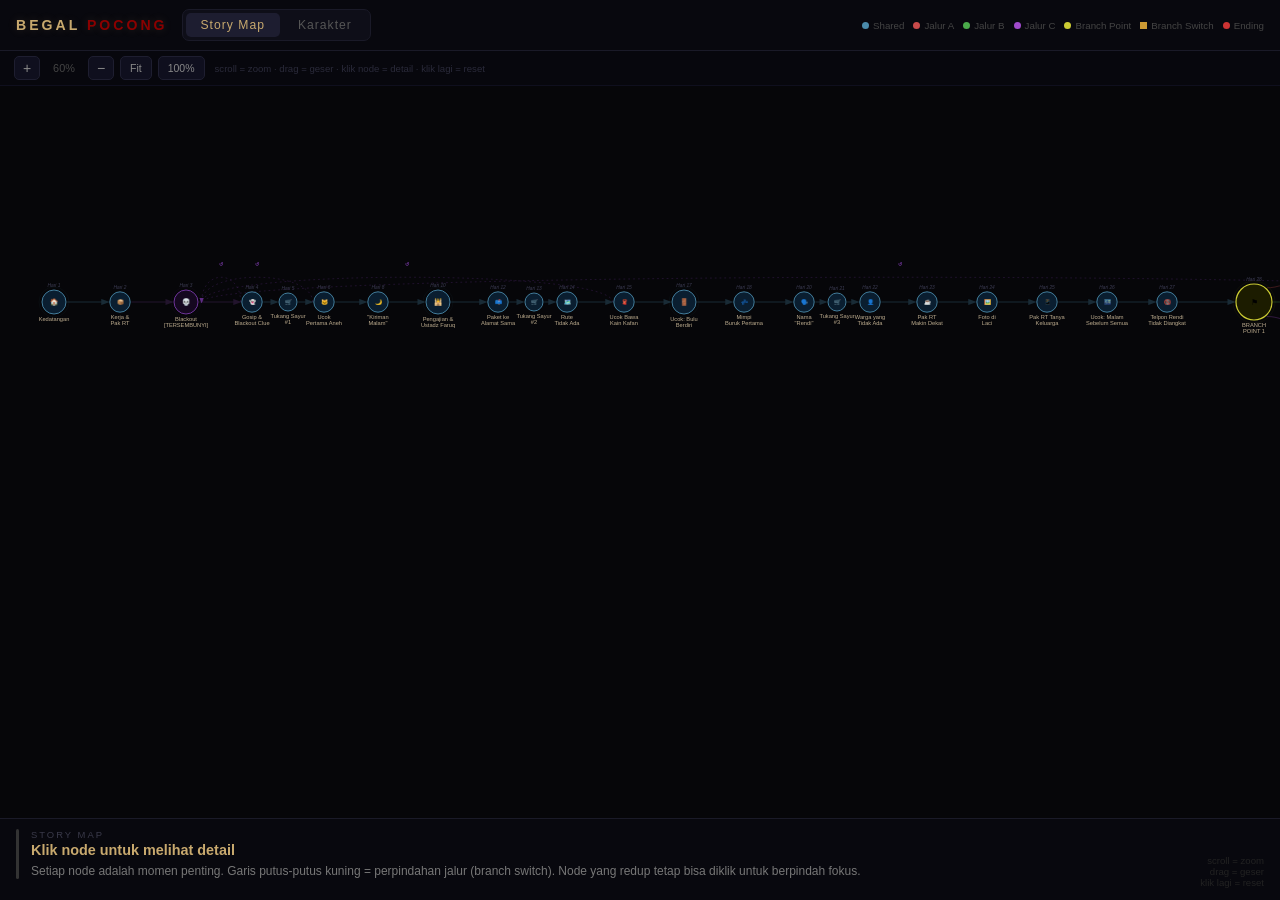
==== commit f61a6a84: "refactor: split HTML into separate CSS/JS files + compress timeline & merge nodes - Pisah kode jadi " ====
--- a/index.html
+++ b/index.html
@@ -3,115 +3,7 @@
 <head>
 <meta charset="UTF-8">
 <title>Begal Pocong — Story Map</title>
-<style>
-*{margin:0;padding:0;box-sizing:border-box;}
-:root{
-  --bg:#060609;--bg2:#0a0a10;--border:#1a1a28;
-  --gold:#c8a96e;--red:#8b0000;--text:#e0d5c5;--muted:#555;
-}
-body{background:var(--bg);font-family:'Segoe UI',sans-serif;color:var(--text);height:100vh;overflow:hidden;display:flex;flex-direction:column;}
-
-/* HEADER */
-header{display:flex;align-items:center;gap:14px;padding:9px 16px;border-bottom:1px solid var(--border);flex-shrink:0;background:#08080e;}
-#brand{font-size:.88em;letter-spacing:3px;font-weight:bold;white-space:nowrap;color:var(--gold);text-shadow:0 0 10px #c8a96e33;}
-#brand span{color:var(--red);}
-#tabs{display:flex;gap:3px;background:#0e0e18;border:1px solid var(--border);border-radius:7px;padding:3px;}
-.tab{padding:5px 15px;border:none;background:transparent;color:var(--muted);cursor:pointer;border-radius:5px;font-size:.76em;letter-spacing:1px;transition:all .15s;font-family:inherit;}
-.tab:hover{color:var(--text);}
-.tab.active{background:#1d1d30;color:var(--gold);}
-#legend{display:flex;gap:9px;flex-wrap:wrap;margin-left:auto;}
-.leg{display:flex;align-items:center;gap:4px;font-size:.61em;color:#444;white-space:nowrap;}
-.leg-dot{width:7px;height:7px;border-radius:50%;flex-shrink:0;}
-
-/* ZOOM BAR */
-#zoom-bar{display:flex;align-items:center;gap:6px;padding:5px 14px;border-bottom:1px solid #0f0f1e;flex-shrink:0;background:#07070d;}
-.zb{width:26px;height:24px;border:1px solid #1e1e30;background:#0f0f1e;color:#888;border-radius:5px;cursor:pointer;font-size:14px;display:flex;align-items:center;justify-content:center;transition:all .12s;font-family:inherit;}
-.zb:hover{background:#1a1a2c;color:var(--gold);}
-.zb.wide{width:auto;padding:0 9px;font-size:10.5px;}
-#zoom-pct{font-size:.68em;color:#444;min-width:36px;text-align:center;}
-#zoom-hint{font-size:.6em;color:#2a2a3a;margin-left:4px;}
-
-/* VIEWS */
-#view-map{display:flex;flex-direction:column;flex:1;overflow:hidden;}
-#view-chars{display:none;flex-direction:column;flex:1;overflow:hidden;}
-
-/* GRAPH */
-#graph-area{flex:1;overflow:auto;cursor:grab;user-select:none;position:relative;}
-#graph-area:active{cursor:grabbing;}
-#scroll-content{position:relative;}
-#svg{position:absolute;top:0;left:0;transform-origin:0 0;}
-
-/* NODES */
-.node-group{cursor:pointer;}
-.node-bg{transition:filter .14s;}
-.node-group:hover .node-bg{filter:brightness(1.7) drop-shadow(0 0 7px var(--nc));}
-.node-group.active .node-bg{filter:brightness(2.2) drop-shadow(0 0 14px var(--nc));}
-.node-group.dimmed{opacity:.07;pointer-events:none;}
-.node-lbl{font-size:9.5px;fill:#bfae90;text-anchor:middle;pointer-events:none;}
-.node-day{font-size:8px;fill:#3d3d54;text-anchor:middle;pointer-events:none;font-style:italic;}
-.node-icon{text-anchor:middle;dominant-baseline:middle;pointer-events:none;}
-
-/* EDGES */
-.e-path{transition:opacity .14s;}
-.e-path.normal{opacity:.28;}
-.e-path.highlight{opacity:1;}
-.e-path.dimmed{opacity:.04;}
-.e-lbl{font-size:8.5px;font-weight:bold;text-anchor:middle;pointer-events:none;}
-.e-lbl.dimmed{opacity:.04;}
-/* cross-branch edges */
-.e-cross{stroke-dasharray:5,4;opacity:.45;cursor:pointer;}
-.e-cross.highlight{opacity:.9;}
-.e-cross.dimmed{opacity:.03;}
-/* rewind/retroactive edges to blackout */
-.e-rewind{stroke-dasharray:3,5;opacity:.3;cursor:pointer;}
-.e-rewind.highlight{opacity:.8;}
-.e-rewind.dimmed{opacity:.03;}
-
-/* INFO PANEL */
-#info-panel{flex-shrink:0;background:#08080e;border-top:1px solid var(--border);padding:10px 16px 12px;display:flex;gap:12px;align-items:flex-start;min-height:82px;}
-#info-accent{width:3px;border-radius:3px;min-height:50px;flex-shrink:0;background:var(--accent,#333);transition:background .2s;}
-#info-body{flex:1;min-width:0;}
-#info-tag{font-size:.59em;letter-spacing:2px;text-transform:uppercase;color:#3a3a4a;margin-bottom:2px;}
-#info-title{font-size:.9em;font-weight:bold;color:var(--gold);margin-bottom:4px;}
-#info-desc{font-size:.75em;color:#777;line-height:1.65;white-space:pre-line;}
-#info-tip{font-size:.6em;color:#222;white-space:nowrap;text-align:right;align-self:flex-end;}
-
-/* ── CHARACTER PAGE ─────────────────────────── */
-#char-header-bar{
-  display:flex;align-items:center;justify-content:space-between;
-  padding:14px 24px 12px;border-bottom:1px solid var(--border);
-  flex-shrink:0;background:#08080e;
-}
-#char-header-bar h2{font-size:.88em;letter-spacing:3px;color:var(--gold);text-transform:uppercase;}
-#char-header-bar p{font-size:.65em;color:#3a3a4a;letter-spacing:1px;}
-#char-scroll{flex:1;overflow-y:auto;padding:20px 24px;}
-#char-grid{display:grid;grid-template-columns:repeat(auto-fill,minmax(290px,1fr));gap:14px;max-width:1100px;}
-
-.char-card{background:#0b0b15;border:1px solid #181826;border-radius:9px;overflow:hidden;}
-.char-card:hover{border-color:#252538;}
-.char-top{display:flex;align-items:center;gap:12px;padding:14px 16px 10px;border-bottom:1px solid #101020;}
-.char-av{width:48px;height:48px;border-radius:50%;display:flex;align-items:center;justify-content:center;font-size:22px;flex-shrink:0;border:1.5px solid;}
-.char-name{font-size:.9em;font-weight:bold;color:var(--text);margin-bottom:3px;}
-.char-role{font-size:.58em;letter-spacing:1.5px;text-transform:uppercase;padding:2px 7px;border-radius:4px;display:inline-block;}
-.char-body{padding:12px 16px 14px;}
-.char-teaser{font-size:.75em;color:#777;line-height:1.6;margin-bottom:0;}
-.char-note{font-size:.67em;color:#484858;font-style:italic;background:#0e0e1a;border-radius:5px;padding:6px 9px;margin:10px 0 0;border-left:2px solid #252538;}
-
-/* Spoiler — all chars */
-.spoiler-wrap{margin-top:12px;}
-.spoiler-content{font-size:.74em;color:#666;line-height:1.65;filter:blur(5px);user-select:none;pointer-events:none;transition:filter .35s;}
-.spoiler-content.on{filter:none;pointer-events:auto;user-select:text;color:#888;}
-.spoiler-btn{display:flex;align-items:center;gap:5px;margin-top:9px;padding:5px 11px;background:#0f0f1e;border:1px solid #1e1e30;border-radius:5px;color:#555;cursor:pointer;font-size:.7em;font-family:inherit;transition:all .13s;letter-spacing:.4px;}
-.spoiler-btn:hover{background:#181828;color:#999;border-color:#2a2a44;}
-/* Role badge hides until spoiler opened */
-.char-role-public{}
-.char-role-spoiler{display:none;}
-.spoiler-open .char-role-public{display:none;}
-.spoiler-open .char-role-spoiler{display:inline-block;}
-/* mystery card */
-.char-card.mystery{border-color:#2a1a3a;}
-.char-card.mystery .char-top{border-bottom-color:#1e1030;}
-</style>
+<link rel="stylesheet" href="css/style.css">
 </head>
 <body>
 
@@ -140,7 +32,7 @@
     <button class="zb" onclick="changeZoom(0.83)">−</button>
     <button class="zb wide" onclick="fitZoom()">Fit</button>
     <button class="zb wide" onclick="setZoom(1)">100%</button>
-    <span id="zoom-hint">scroll = zoom · drag = geser · klik node = detail</span>
+    <span id="zoom-hint">scroll = zoom · drag = geser · klik node = detail · klik lagi = reset</span>
   </div>
   <div id="graph-area">
     <div id="scroll-content">
@@ -152,7 +44,7 @@
     <div id="info-body">
       <div id="info-tag">Story Map</div>
       <div id="info-title">Klik node untuk melihat detail</div>
-      <div id="info-desc">Setiap node adalah momen penting. Garis putus-putus kuning = perpindahan jalur (branch switch) yang bisa dipicu interaksi tertentu.</div>
+      <div id="info-desc">Setiap node adalah momen penting. Garis putus-putus kuning = perpindahan jalur (branch switch). Node yang redup tetap bisa diklik untuk berpindah fokus.</div>
     </div>
     <div id="info-tip">scroll = zoom<br>drag = geser<br>klik lagi = reset</div>
   </div>
@@ -172,471 +64,7 @@
   </div>
 </div>
 
-<script>
-// ══════════════════════════════════════════════════════════
-// VIEW SWITCH
-// ══════════════════════════════════════════════════════════
-function showView(v){
-  document.getElementById('view-map').style.display   = v==='map'   ? 'flex':'none';
-  document.getElementById('view-chars').style.display = v==='chars' ? 'flex':'none';
-  document.querySelectorAll('.tab').forEach((t,i)=>t.classList.toggle('active',(i===0&&v==='map')||(i===1&&v==='chars')));
-}
-
-// ══════════════════════════════════════════════════════════
-// CHARACTER DATA
-// ══════════════════════════════════════════════════════════
-const CHARS = [
-  {
-    id:'mc',
-    name:'MC', av:'🧍', ab:'#08182a', abr:'#4a8aaa',
-    rolePublic:'Protagonis',     rpC:'#1a2a40', rpT:'#4a8aaa',
-    roleSpoiler:'Protagonis',    rsC:'#1a2a40', rsT:'#4a8aaa',
-    teaser:'Perantau dari Medan, kerja kurir di Desa Ngudilancur. Tidak punya koneksi di desa, tidak ada yang tahu keberadaannya — persis profil yang dicari jaringan pesugihan.',
-    note:null,
-    spoilerText:'MC tidak pernah punya nama — selalu dipanggil "Mas" oleh warga.\n\nSejak Hari 4, MC mengalami blackout periodik yang tidak pernah dia pertanyakan serius. Dia tidak tahu bahwa selama blackout itu, ada yang memakai tubuhnya — Wahyu, korban kultus sebelumnya.\n\nBergantung pada pilihan, MC bisa selamat, terjebak, bergabung dengan pesugihan, atau kehilangan nalarnya sendiri. Di satu jalur, MC pulang ke Medan dengan Ucok di carrier. Di jalur lain, MC tidak pernah meninggalkan desa.'
-  },
-  {
-    id:'ucok',
-    name:'Ucok', av:'🐱', ab:'#141408', abr:'#888833',
-    rolePublic:'Kucing MC',         rpC:'#1e1e08', rpT:'#999933',
-    roleSpoiler:'Detektor Supernatural', rsC:'#252500', rsT:'#cccc33',
-    teaser:'Kucing peliharaan MC dari Medan. Terlihat biasa dan manja — tapi Ucok adalah satu-satunya karakter yang tidak pernah salah membaca situasi di seluruh game.',
-    note:'Perhatikan Ucok di setiap scene. Kalau Ucok aneh, sesuatu memang tidak beres.',
-    spoilerText:'Ucok berfungsi sebagai sensor supernatural pasif yang tidak pernah salah:\n\n• Hari 3: langsung ngumpet saat Pak RT masuk — pertama kalinya Ucok begitu\n• Hari 24: bawa sobekan kain kafan ke kamar MC berulang kali\n• Hari 28: bulu berdiri penuh di depan rumah Pak RT\n• Jalur B Hari 60: kabur tengah malam, memimpin MC ke gudang berisi bukti\n\nNasib Ucok per ending:\n• True/Secret: selamat, ikut kabur bareng MC\n• Bad Ending: ditemukan sendirian di depan kontrakan yang dikunci dari luar\n• Sesat Ending: tidak pernah ditemukan. Selamanya\n• Skizo Ending: MC tidak bisa pastikan Ucok masih ada atau halusinasi'
-  },
-  {
-    id:'rendi',
-    name:'Rendi', av:'😄', ab:'#0a1810', abr:'#3a7a4a',
-    rolePublic:'Teman Tongkrongan',  rpC:'#0a2010', rpT:'#4a8a5a',
-    roleSpoiler:'Korban Kultus',     rsC:'#1a2a10', rsT:'#66aa44',
-    teaser:'Warga asli Desa Ngudilancur yang jadi teman tongkrongan MC. Anak yang santai, tahu banyak soal desa, dan tidak punya kecurigaan apapun terhadap lingkungan tempat dia tumbuh.',
-    note:'Rendi tidak tahu ibunya anggota kultus Ustadz Faruq. Bapaknya tahu — dan diam-diam coba ngelawan.',
-    spoilerText:'Rendi adalah anchor "normalitas" MC di desa — teman yang paling tidak curiga, justru karena dia tumbuh di sana.\n\nKeluarganya: ibunya sudah terbutakan oleh kultus Ustadz Faruq. Bapaknya waras dan diam-diam menolak — dialah yang slip kertas nomor ke MC di Hari 35, bukan warga random.\n\nArc per branch:\n• Jalur A: Rendi mulai curiga MC berubah, tanya-tanya ke orang yang salah → ibunya lapor ke kultus. Bapak coba halangi. Keduanya dibunuh atas perintah kultus — dengan ibunya yang tidak menghalangi.\n• Jalur B: Rendi aktif bantu MC investigasi. Di titik kritis, Rendi lihat MC ngobrol sendiri dan tanya "Lo ngobrol sama siapa tadi?" — momen pertama MC terbentur kenyataan soal Wahyu. Ibu Rendi ketahuan jadi anggota. Bapak coba lindungi Rendi. Keduanya dibunuh sebelum BP2 — MC kabur sendirian dengan bukti.\n• Jalur C: Rendi coba jangkau MC yang disosiasi. MC tidak bisa memproses apa yang terjadi pada Rendi.\n\nScene kunci: MC melihat ibu Rendi di pertemuan kultus — "loh... ibunya Rendi?" — lalu ibu Rendi menghampiri MC: "Kamu teman Rendi kan. Bagus kamu ada di sini."\n\nEnding di mana Rendi selamat: kabur bareng MC (Secret/True Ending Jalur B — jika bapak+Rendi belum dibunuh sebelum BP2).'
-  },
-  {
-    id:'ibu_rendi',
-    name:'Ibu Rendi', av:'🧕', ab:'#150808', abr:'#664422',
-    rolePublic:'Warga Desa',         rpC:'#1a1008', rpT:'#886644',
-    roleSpoiler:'Anggota Kultus',    rsC:'#2a1008', rsT:'#cc6633',
-    teaser:'Ibu Rendi yang MC kenali dari cerita Rendi. Tampak seperti ibu rumah tangga biasa yang taat beragama di desa.',
-    note:null,
-    spoilerText:'Anggota aktif jaringan pesugihan Ustadz Faruq. Sudah terbutakan oleh kepercayaan — meyakini apa yang dilakukan kultus adalah "jalan yang benar."\n\nDia yang melaporkan aktivitas Rendi (dan keterlibatan bapak Rendi) ke Ustadz Faruq. Secara tidak langsung, dia memerintahkan kematian anaknya dan suaminya sendiri — atas nama kultus.\n\nScene di Jalur A: MC melihatnya di pertemuan kultus dan baru sadar siapa dia. Ibu Rendi menghampiri MC dengan hangat: "Kamu teman Rendi kan. Bagus kamu ada di sini. Ini jalan yang benar."\n\nDia tidak tahu — atau memilih tidak tahu — bahwa saat itu Rendi dan suaminya sudah tidak ada.'
-  },
-  {
-    id:'pakrt',
-    name:'Pak RT', av:'👴', ab:'#160606', abr:'#663322',
-    rolePublic:'Warga Desa',         rpC:'#1a1010', rpT:'#886655',
-    roleSpoiler:'Antagonis Pendukung', rsC:'#2a0808', rsT:'#cc5533',
-    teaser:'Warga desa yang selalu punya alasan untuk dekat dengan pendatang baru. Rajin berkunjung, sering traktir, selalu tahu di mana MC berada.',
-    note:null,
-    spoilerText:'Recruiter jaringan pesugihan Ustadz Faruq. Tugasnya: identifikasi perantau tanpa keluarga yang tahu keberadaan mereka, bangun kepercayaan, serahkan ke jaringan.\n\nClue yang ditanam sejak awal:\n• Hari 3: Ucok langsung ngumpet waktu Pak RT masuk\n• Hari 28: Ucok menolak masuk rumah Pak RT\n• Hari 42: tidak ada bayangan Pak RT di bawah lampu\n• Hari 48: tanya apakah keluarga MC tahu MC di sini\n\nNasib per ending:\n• True Ending: kabur saat konfrontasi, tertangkap dua jam kemudian\n• Sesat Ending: MC bergabung ke jaringannya\n• Bad Ending: tetap bebas, mencari target berikutnya'
-  },
-  {
-    id:'faruq',
-    name:'Ustadz Faruq', av:'🧔', ab:'#140404', abr:'#662222',
-    rolePublic:'Tokoh Agama',        rpC:'#1a0808', rpT:'#886644',
-    roleSpoiler:'Antagonis Utama',   rsC:'#2a0404', rsT:'#cc2222',
-    teaser:'Ustadz yang dihormati seluruh desa. Suara tenang, pakaian rapi, pengajian selalu ramai. Tidak ada warga yang pernah meragukannya.',
-    note:null,
-    spoilerText:'Dalang pesugihan yang beroperasi di balik citra alim. Jaringannya sudah berjalan bertahun-tahun dengan target utama perantau tanpa koneksi kuat di desa.\n\nClue terselubung:\n• Suhu ruangan selalu turun saat Faruq berdiri\n• Tidak pernah minum minuman yang dihidangkan di pengajian\n• Tidak ada bayangan di momen-momen tertentu\n\nNasib per ending:\n• True Ending: ditangkap, kasusnya terungkap ke publik\n• Secret Ending: lolos dari hukum, tapi namanya mulai beredar\n• Bad Ending 1 & 2: tetap bebas\n• Sesat Ending: berhasil merekrut MC'
-  },
-  {
-    id:'wahyu',
-    name:'Wahyu', av:'👁', ab:'#0e0416', abr:'#7a2aaa',
-    mystery:true,
-    rolePublic:'Teman (?)',           rpC:'#1a0828', rpT:'#884aaa',
-    roleSpoiler:'Hantu Gentayangan', rsC:'#2a0840', rsT:'#cc44dd',
-    teaser:'Suara yang mulai bicara ke MC sekitar Hari 4. MC menganggapnya teman imajinasi — sampai Rendi melihat MC ngobrol sendiri dan bertanya: "Lo ngobrol sama siapa tadi?"',
-    note:'Plot twist: dia bukan halusinasi. Dan bukan manusia.',
-    spoilerText:'Namanya Wahyu. Perantau yang menjadi korban pesugihan Ustadz Faruq sebelum MC datang ke desa. Rohnya belum pergi karena ada yang belum selesai: balas dendam.\n\nMalam Hari 4, Wahyu merasuki tubuh MC dan membantai beberapa anggota kultus. MC bangun tanpa ingatan. Hari 5, MC dengar gossip emak-emak tentang "kejadian semalam" dan dalam hati cuma bilang: "Wah serem juga ya, eh kemarin aku ngapain ya kok kayak lupa gitu... yaudah lah."\n\nWahyu berinteraksi langsung dengan MC sebagai "teman" — member saran, bicara santai, kadang mengejek. Player tidak akan tahu sampai momen kunci bahwa Wahyu bukan manusia.\n\nNasib per ending:\n• True/Secret Ending: berhasil "istirahat" setelah pesugihan terbongkar — tugasnya selesai\n• Bad Ending: ikut terjebak bersama MC\n• Sesat Ending: terlepas dan pergi — tidak bisa tinggal di tubuh seseorang yang bergabung dengan jaringan yang membunuhnya\n• Skizo Ending: MC tidak bisa lagi bedakan mana suaranya sendiri, mana suara Wahyu'
-  },
-];
-
-const grid = document.getElementById('char-grid');
-const cardEls = {};
-CHARS.forEach(c=>{
-  const card = document.createElement('div');
-  card.id = 'card-' + c.id;
-  card.className = 'char-card' + (c.mystery?' mystery':'');
-  card.innerHTML = `
-    <div class="char-top">
-      <div class="char-av" style="background:${c.ab};border-color:${c.abr}">${c.av}</div>
-      <div>
-        <div class="char-name">${c.name}</div>
-        <span class="char-role char-role-public" style="background:${c.rpC};color:${c.rpT}">${c.rolePublic}</span>
-        <span class="char-role char-role-spoiler" style="background:${c.rsC};color:${c.rsT}">${c.roleSpoiler}</span>
-      </div>
-    </div>
-    <div class="char-body">
-      <div class="char-teaser">${c.teaser}</div>
-      ${c.note?`<div class="char-note">${c.note}</div>`:''}
-      <div class="spoiler-wrap">
-        <div class="spoiler-content" id="sp-${c.id}">${(c.spoilerText||'').replace(/\n/g,'<br>')}</div>
-        <button class="spoiler-btn" onclick="toggleSp('${c.id}',this)">
-          <span>👁</span><span>Lihat Spoiler</span>
-        </button>
-      </div>
-    </div>`;
-  grid.appendChild(card);
-  cardEls[c.id] = card;
-});
-
-function toggleSp(id,btn){
-  const el=document.getElementById('sp-'+id);
-  const on=el.classList.toggle('on');
-  const card=cardEls[id];
-  if(on) card.classList.add('spoiler-open');
-  else card.classList.remove('spoiler-open');
-  btn.children[0].textContent = on?'🙈':'👁';
-  btn.children[1].textContent = on?'Sembunyikan':'Lihat Spoiler';
-}
-
-// ══════════════════════════════════════════════════════════
-// STORY MAP DATA
-// ══════════════════════════════════════════════════════════
-const P={
-  sh:{fill:'#0a1e30',stroke:'#4a8aaa',badge:'#4a8aaa'},
-  d4:{fill:'#150820',stroke:'#7a3aaa',badge:'#7a3aaa'},// Hari 4 special
-  bp:{fill:'#1c1c00',stroke:'#cccc33',badge:'#cccc33'},
-  a: {fill:'#220a0a',stroke:'#c84a4a',badge:'#c84a4a'},
-  b: {fill:'#0a1e0a',stroke:'#4aaa4a',badge:'#4aaa4a'},
-  c: {fill:'#160828',stroke:'#a04acc',badge:'#a04acc'},
-  b2a:{fill:'#1e0e00',stroke:'#dd8822',badge:'#dd8822'},
-  b2b:{fill:'#001e08',stroke:'#33cc55',badge:'#33cc55'},
-  b2c:{fill:'#1a0030',stroke:'#9944dd',badge:'#9944dd'},
-  bad:{fill:'#2a0000',stroke:'#ff4444',badge:'#ff4444'},
-  sec:{fill:'#002a08',stroke:'#22dd44',badge:'#22dd44'},
-  tru:{fill:'#001804',stroke:'#44ff66',badge:'#44ff66'},
-  ses:{fill:'#1a0028',stroke:'#cc22dd',badge:'#cc22dd'},
-  skz:{fill:'#0e0018',stroke:'#9933cc',badge:'#9933cc'},
-};
-const SY=360,AY=150,BY=360,CY=575;
-
-const NODES=[
-  // ── SHARED ──
-  {id:'d1', x:90,  y:SY,r:20,...P.sh,day:'Hari 1', icon:'🏠',label:'Kedatangan',       tag:'Shared',       title:'Hari 1 — Kedatangan di Ngudilancur',          desc:'MC tiba naik motor dari Medan. Kontrakan sempit di gang dalam — murah, sepi. Ucok langsung keluar dari carrier dan inspeksi tiap sudut. Desa terasa tenang, tapi MC terlalu capek untuk peduli.'},
-  {id:'d2', x:190, y:SY,r:17,...P.sh,day:'Hari 2', icon:'📦',label:'Hari Pertama\nKurir',tag:'Shared',    title:'Hari 2 — Pertama Kerja sebagai Kurir',          desc:'MC mulai antar paket. Rute pertama melewati jalan sempit di belakang masjid lama. Satu alamat di ujung desa — tidak ada yang buka pintu, tapi paket diterima. MC tidak terlalu pikirin.'},
-  {id:'d3', x:290, y:SY,r:17,...P.sh,day:'Hari 3', icon:'👴',label:'Kenal\nPak RT',      tag:'Shared',      title:'Hari 3 — Kenalan Pak RT',                      desc:'Pak RT datang sendiri, bawa pisang goreng. Senyumnya lebar, bicaranya halus. "Kalau ada apa-apa, ke saya dulu ya, Mas." Ucok ngumpet di bawah kasur selama Pak RT di dalam — satu-satunya kali itu terjadi.'},
-  {id:'d4', x:390, y:SY,r:20,...P.d4,day:'Hari 4', icon:'💀',label:'Blackout\n[TERSEMBUNYI]',tag:'Malam Keempat',title:'Hari 4 — Malam yang MC Tidak Ingat',       desc:'MC tidak punya memori malam ini.\n\nYang MC tidak tahu: Teman Halunyaaa merasuki tubuhnya malam itu, dan membantai beberapa anggota kultus di gudang. MC bangun jam 6 pagi dalam kondisi normal — sedikit pusing, tapi tidak ada yang terlihat aneh.\n\n[Ini node tersembunyi dari perspektif MC. Player mengetahuinya secara retroaktif.]'},
-  {id:'d5', x:490, y:SY,r:17,...P.sh,day:'Hari 5', icon:'👻',label:'Gosip &\nBlackout Clue',tag:'Shared',  title:'Hari 5 — Gosip Emak-Emak + Clue Pertama',     desc:'MC dengar gosip di gang: "Eh, kemarin malem ada kejadian di gudang belakang sawah, serem banget..."\n\nMC dalam hati: "Wah serem juga ya. Eh... kemarin aku ngapain ya? Kok kayak lupa gitu. Yaudah lah."\n\nIni clue pertama yang player temukan, tapi MC abaikan begitu saja. Ucok menatap MC selama 4 detik lalu pergi.'},
-  {id:'d6', x:540, y:SY,r:15,...P.sh,day:'Hari 6', icon:'🛒',label:'Tukang Sayur\n#1',       tag:'Shared',  title:'Hari 6 — Tukang Sayur Pagi (Pertemuan Pertama)', desc:'Pagi-pagi MC lewat gang, ada tukang sayur berhenti di depan satu rumah. Beberapa ibu-ibu nimbrung beli sambil ngobrol.\n\nSalah satunya perkenalkan diri: Ibu Rendi — ramah, ketawa lepas, nanya MC baru pindah dari mana. Normal banget. Bahkan terlalu normal.\n\nDia sempet bilang "oh, pengajian Pak Ustadz enak ikut, warga sini kompak semua" dengan nada yang sangat casual.\n\n[Belum ada red flag. Player hanya diminta kenali wajahnya.]'},
-  {id:'d7', x:595, y:SY,r:17,...P.sh,day:'Hari 7', icon:'🐱',label:'Ucok\nPertama Aneh',  tag:'Shared',    title:'Hari 7 — Ucok Ngeong ke Dinding',              desc:'Jam 11 malam, Ucok ngeong keras ke arah tembok barat. Bukan ngeong minta makan — ini berbeda. MC ketuk tembok, kosong. Ucok berhenti, balik ke kasur, manja seperti tidak ada yang terjadi.'},
-  {id:'d10',x:690, y:SY,r:17,...P.sh,day:'Hari 10',icon:'🌙',label:'"Kiriman\nMalam"',    tag:'Shared',    title:'Hari 10 — Kiriman yang Tidak Masuk Akal',       desc:'Tetangga cerita soal "kiriman malam" — paket-paket yang muncul di depan pintu sebelum subuh tanpa jejak kurir. Sudah setahun lebih. Warga sudah biasa. MC tertawa, pikir itu gosip.'},
-  {id:'d14',x:790, y:SY,r:20,...P.sh,day:'Hari 14',icon:'🕌',label:'Pengajian &\nUstadz Faruq',tag:'Shared',title:'Hari 14 — Pengajian Pertama, Ketemu Ustadz Faruq',desc:'MC diajak Pak RT ke pengajian warga. Ustadz Faruq — suara datar, pakaian putih, semua orang hormat. Kecuali: suhu ruangan turun tiap Ustadz Faruq berdiri, dan Ustadz Faruq tidak pernah minum minuman yang dihidangkan.'},
-  {id:'d17',x:890, y:SY,r:17,...P.sh,day:'Hari 17',icon:'📫',label:'Paket ke\nAlamat Sama', tag:'Shared',  title:'Hari 17 — Paket yang Dua Kali Diantar',        desc:'MC dapat paket ke alamat yang sama seperti kemarin. Tapi sistem bilang belum diantar. MC antar lagi — kali ini pintu dibuka oleh orang yang berbeda, tapi dengan wajah yang sama persis seperti kemarin.'},
-  {id:'d20',x:940, y:SY,r:15,...P.sh,day:'Hari 20',icon:'🛒',label:'Tukang Sayur\n#2',       tag:'Shared',  title:'Hari 20 — Tukang Sayur Pagi (Pertemuan Kedua)', desc:'MC lewat lagi, Ibu Rendi ada. Kali ini gibahan lebih panjang — soal "paket aneh yang sering datang subuh-subuh."\n\nIbu Rendi nyeletuk: "Ya warga sini sih udah biasa, mungkin kiriman orang yang kerja malam." Senyum ringan, ganti topik cepat ke harga cabai.\n\nTapi ada detail kecil yang off: salah satu ibu-ibu mau lanjut cerita soal paket itu — Ibu Rendi sentuh lengannya pelan, dan dia diam.\n\n[Clue terselubung: Ibu Rendi tahu sesuatu. Belum tentu player sadar di sini.]'},
-  {id:'d21',x:995, y:SY,r:17,...P.sh,day:'Hari 21',icon:'🗺️',label:'Rute\nTidak Ada',     tag:'Shared',   title:'Hari 21 — Rute yang Tidak Ada di Maps',         desc:'Paket harus diantar ke koordinat yang tidak muncul di aplikasi. MC ikut insting, ketemu jalan kecil di balik ladang. Rumahnya ada. Tapi sepanjang jalan pulang, Ucok di carrier tidak mau diam.'},
-  {id:'d24',x:1090,y:SY,r:17,...P.sh,day:'Hari 24',icon:'🧣',label:'Ucok Bawa\nKain Kafan', tag:'Shared',  title:'Hari 24 — Ucok Bawa Sobekan Kain Putih',       desc:'MC bangun, Ucok naruh sobekan kain putih linen di depan pintu kamar. MC buang ke tempat sampah. Malamnya Ucok bawa lagi — sobekan yang sama, atau yang berbeda, MC tidak yakin.'},
-  {id:'d28',x:1190,y:SY,r:20,...P.sh,day:'Hari 28',icon:'🚪',label:'Ucok: Bulu\nBerdiri',   tag:'Shared',  title:'Hari 28 — Ucok Menolak Masuk Rumah Pak RT',    desc:'Pak RT undang MC makan siang. Di depan pagar Pak RT, Ucok bulu berdiri penuh. MC tinggal Ucok di luar. Selama makan, MC dengar Ucok ngeong dua kali — lirih, seperti peringatan.'},
-  {id:'d31',x:1290,y:SY,r:17,...P.sh,day:'Hari 31',icon:'💤',label:'Mimpi\nBuruk Pertama', tag:'Shared',   title:'Hari 31 — Mimpi yang Terlalu Nyata',            desc:'Mimpi: MC berdiri di tengah desa tengah malam. Semua lampu mati. Ada sesuatu yang bergerak di balik setiap jendela. MC mau lari tapi kakinya tidak bergerak. Ucok ada di belakangnya, ngeong keras, tapi suaranya makin menjauh. MC bangun, jam 3.17.'},
-  {id:'d35',x:1390,y:SY,r:17,...P.sh,day:'Hari 35',icon:'🗣️',label:'Nama\n"Rendi"',        tag:'Shared',  title:'Hari 35 — Nama yang Tidak Boleh Disebut',       desc:'Di warung kopi, warga tua slip nama "Rendi." Langsung diam, ganti topik. Tapi salah satu warga kasih kertas kecil diam-diam: nomor HP. "Kalau mau tahu yang sebenarnya."'},
-  {id:'d37',x:1440,y:SY,r:15,...P.sh,day:'Hari 37',icon:'🛒',label:'Tukang Sayur\n#3',       tag:'Shared',  title:'Hari 37 — Tukang Sayur Pagi (Pertemuan Ketiga)', desc:'MC lewat lagi. Ibu Rendi ada, seperti biasa.\n\nKali ini MC iseng sebut nama Rendi — "Oh, Ibu kenal Rendi? Anaknya kan Ibu ya?"\n\nIbu Rendi berhenti sebentar. Senyumnya tidak hilang, tapi ada sesuatu yang bergeser. "Iya. Tapi dia sudah lama tidak di sini. Kamu kenal dia dari mana?" Nada pertanyaannya sedikit terlalu datar untuk seorang ibu yang ditanya soal anaknya.\n\nTopik langsung dia alihkan. Tapi MC bisa lihat tangannya mencengkeram tas belanjaan sedikit lebih erat.\n\n[Red flag terkonfirmasi. Jika player sudah kumpulkan clue sebelumnya, momen ini menjadi titik sadar penuh.]'},
-  {id:'d38',x:1495,y:SY,r:17,...P.sh,day:'Hari 38',icon:'👤',label:'Warga yang\nTidak Ada',  tag:'Shared', title:'Hari 38 — Nama Tanpa Wajah',                    desc:'Warga sering sebut nama orang yang kalau MC tanya — "Oh, dia sudah pindah." Atau diam. MC mulai hitung: dalam sebulan, ada 4 nama yang disebut tapi tidak ada orangnya. Semua perantau.'},
-  {id:'d42',x:1590,y:SY,r:17,...P.sh,day:'Hari 42',icon:'☕',label:'Pak RT\nMakin Dekat',    tag:'Shared', title:'Hari 42 — Pak RT Selalu Ada',                   desc:'MC mulai sadar: Pak RT muncul setiap kali MC sendirian. Selalu ada alasan masuk akal. Malam itu MC iseng lihat ke bawah — tidak ada bayangan Pak RT di bawah lampu. MC tutup tirai.'},
-  {id:'d45',x:1690,y:SY,r:17,...P.sh,day:'Hari 45',icon:'🖼️',label:'Foto di\nLaci',          tag:'Shared', title:'Hari 45 — Foto yang Tertinggal',                desc:'MC bersih-bersih, temukan foto di laci meja: foto warga desa, ada yang MC kenal. Di balik foto, nama dan tanggal. Beberapa dari mereka adalah "yang sudah pergi." Foto ini tertinggal dari penghuni sebelumnya.'},
-  {id:'d48',x:1790,y:SY,r:17,...P.sh,day:'Hari 48',icon:'📱',label:'Pak RT Tanya\nKeluarga', tag:'Shared', title:'Hari 48 — Pertanyaan yang Tidak Lazim',          desc:'Pak RT tanya santai: "Mas dari Medan, keluarganya ada yang tahu Mas tinggal di sini?" MC jawab tidak terlalu. Pak RT angguk. Tersenyum. "Bagus, berarti betahnya di sini aja ya." MC baru sadar artinya dua hari kemudian.'},
-  {id:'d49',x:1890,y:SY,r:17,...P.sh,day:'Hari 49',icon:'🌃',label:'Ucok: Malam\nSebelum Semua',tag:'Shared',title:'Hari 49 — Jam 2 Pagi',                       desc:'Ucok bangunkan MC jam 2 pagi — ngeong ke jendela. MC lihat keluar: gang kosong. Tapi ada bau keringat basi yang samar, ada langkah berat yang menjauh, dan tidak ada bayangan yang bergerak meski lampu gang menyala.'},
-  {id:'d50',x:1990,y:SY,r:17,...P.sh,day:'Hari 50',icon:'📵',label:'Telpon Rendi\nTidak Diangkat',tag:'Shared',title:'Hari 50 — Coba Hubungi Rendi',            desc:'MC akhirnya coba nomor di kertas. Berdering lama. Tidak diangkat. MC kirim WA — centang satu. Jam 11.57 malam, Rendi balas: "Jangan angkat kalau Pak RT telpon malam ini. Jangan pergi ke mana pun."'},
-
-  // ── BP1 ──
-  {id:'bp1',x:2130,y:SY,r:30,...P.bp,day:'Hari 51',icon:'⚑',label:'BRANCH\nPOINT 1',tag:'Branch Point',title:'Hari 51 — Branch Point 1',desc:'Tengah malam. Pak RT telpon: "Ada yang perlu aku tunjukkan ke Mas. Sekarang, bisa?"\n\n[A] Ikut sekarang — matikan HP, pergi bersama Pak RT\n[B] Bilang tunggu dulu — balas WA Rendi, koordinasi dulu\n[C] Bilang iya ke Pak RT — tapi diam-diam ikuti dari jauh'},
-
-  // ── JALUR A ──
-  {id:'a52',x:2300,y:AY,r:18,...P.a,day:'Hari 52',icon:'🏚️',label:'Lokasi\nRahasia',       tag:'Jalur A',title:'A · Hari 52 — Gudang di Balik Sawah',         desc:'Pak RT bawa MC ke bangunan tua di pinggir sawah. Di dalam: beberapa warga yang tidak pernah MC lihat, cahaya lilin, dan Ustadz Faruq di pojok. MC diperkenalkan. Semua senyum.'},
-  {id:'a54',x:2415,y:AY,r:17,...P.a,day:'Hari 54',icon:'🚶',label:'Disuruh\nTunggu Dulu',   tag:'Jalur A',title:'A · Hari 54 — MC Belum Boleh Masuk',           desc:'Ada pertemuan lagi, tapi MC disuruh tunggu di luar. 40 menit. Dari celah pintu, ada suara lantunan yang MC tidak kenal bahasanya. Ucok di kontrakan ngeong terus — tetangga komplain keesokan harinya.'},
-  {id:'a56',x:2530,y:AY,r:17,...P.a,day:'Hari 56',icon:'🕯️',label:'Lihat\nProsesi',         tag:'Jalur A',title:'A · Hari 56 — Pertama Kali Melihat Prosesi',   desc:'MC akhirnya diajak masuk saat prosesi berlangsung. Ada yang terlihat seperti doa, ada yang terlihat seperti serah-terima sesuatu. MC berdiri di belakang, tidak bertanya. Pulang jam 2 pagi.'},
-  {id:'a58',x:2645,y:AY,r:17,...P.a,day:'Hari 58',icon:'🤝',label:'Diperkenalkan\nResmi',    tag:'Jalur A',title:'A · Hari 58 — Diperkenalkan ke Semua Anggota', desc:'Ustadz Faruq panggil MC maju. MC dapat amplop — uang lebih dari gaji kurir sebulan. "Tanda terima kasih sudah percaya." MC tidak nanya lebih lanjut.\n\n⚠ [Branch Switch tersedia: A→C — kalau MC melihat detail prosesi yang terlalu disturbing, nalar mulai retak → geser ke Jalur C]'},
-  {id:'a60',x:2760,y:AY,r:17,...P.a,day:'Hari 60',icon:'🎒',label:'Tugas\nPertama',          tag:'Jalur A',title:'A · Hari 60 — Tugas Pertama',                 desc:'MC dapat tugas: antar "kiriman khusus" ke titik tertentu, tidak boleh dibuka. MC antar. Waktu MC kembali, Ucok tidak mau didekati MC selama dua jam penuh.'},
-  {id:'a62',x:2875,y:AY,r:17,...P.a,day:'Hari 62',icon:'👁️',label:'Merasa\nDiawasi',         tag:'Jalur A',title:'A · Hari 62 — Ada yang Selalu Mengawasi',    desc:'MC mulai sadar ada yang mengikuti. Bukan Pak RT. Setiap kali MC menoleh, tidak ada siapapun — tapi ada bau keringat basi yang sama seperti malam Hari 49.'},
-  {id:'a63',x:2990,y:AY,r:20,...P.a,day:'Hari 63',icon:'❓',label:'Ucok\nMenghilang',        tag:'Jalur A',title:'A · Hari 63 — Ucok Tidak Ada',                desc:'MC pulang malam. Pintu terkunci dari dalam. Ucok tidak ada. Tidak ada bekas kabur. MC lapor Pak RT — Pak RT bilang "paling nyasar, nanti balik." Senyumannya tidak sampai ke mata.\n\n⚠ [Branch Switch tersedia: A→B — kalau MC akhirnya balas WA lama Rendi setelah Ucok hilang → geser ke Jalur B versi terlambat]'},
-  {id:'a65',x:3105,y:AY,r:17,...P.a,day:'Hari 65',icon:'🔦',label:'Ketemu Rendi\nTidak Sengaja',tag:'Jalur A',title:'A · Hari 65 — Rendi Muncul Tidak Terduga',desc:'MC lagi cari Ucok di pasar pagi. Ada yang menarik lengan MC dari belakang — Rendi. Kurus, mata merah. "Aku sudah amati kamu dari jauh. Kamu sudah masuk terlalu dalam. Malam ini terakhir kesempatanmu keluar."'},
-  {id:'bp2a',x:3235,y:AY,r:28,...P.b2a,day:'Hari 67',icon:'⚑',label:'BP2-A',tag:'Branch Point',title:'Hari 67 — Branch Point 2 (Jalur A)',desc:'Ustadz Faruq undang MC ke "acara penting malam ini." Rendi kirim WA terakhir: "Ini malam terakhir."\n\n[B1] Kabur — tinggalkan semua, pergi bersama Rendi\n[B2] Konfrontasi — hadapi Ustadz Faruq langsung\n[B4] Abaikan Rendi — hadir di acara Ustadz Faruq'},
-
-  // ── JALUR B ──
-  {id:'b52',x:2290,y:BY,r:18,...P.b,day:'Hari 52',icon:'📞',label:'Rendi\nAngkat Telepon', tag:'Jalur B',title:'B · Hari 52 — Rendi Akhirnya Bicara',           desc:'MC balas WA Rendi, tidak jadi pergi dengan Pak RT. Rendi minta ketemu langsung di luar desa, jam 6 pagi sebelum pasar buka.'},
-  {id:'b53',x:2395,y:BY,r:17,...P.b,day:'Hari 53',icon:'🤫',label:'Pertemuan\nDi Luar Desa',tag:'Jalur B',title:'B · Hari 53 — Rendi Cerita Semuanya',           desc:'Rendi datang duluan. Tampak kurus, gelisah. "Dua tahun lalu aku hampir jadi korban kesekian. Yang mereka lakukan di malam-malam itu — itu bukan sekedar ritual biasa." Rendi kasih nama-nama. Semua perantau.'},
-  {id:'b55',x:2500,y:BY,r:17,...P.b,day:'Hari 55',icon:'🗂️',label:'Mulai\nMapping',         tag:'Jalur B',title:'B · Hari 55 — MC dan Rendi Mulai Mapping',     desc:'Rendi dan MC susun peta: siapa saja yang hilang, kapan, pola lokasinya. Semua korban tinggal sendirian. Semua tidak punya keluarga yang tahu mereka di sana. MC diam: "Pak RT tanya soal keluargaku kemarin."'},
-  {id:'b57',x:2605,y:BY,r:17,...P.b,day:'Hari 57',icon:'📋',label:'Pola\nKorban',            tag:'Jalur B',title:'B · Hari 57 — Pola yang Terlalu Rapi',         desc:'Dari catatan Rendi, korban selalu hilang antara Hari 60–70. MC sekarang ada di Hari 57 — zona merah.\n\n⚠ [Branch Switch tersedia: B→C — kalau MC tidak sengaja melihat ritual saat investigasi, disosiasi mulai → geser ke Jalur C]\n\n⚠ [Momen kunci: Rendi melihat MC "ngobrol sendiri" dan tanya "Lo ngobrol sama siapa tadi?" — moral MC mulai tergoyah]'},
-  {id:'b60',x:2715,y:BY,r:20,...P.b,day:'Hari 60',icon:'🐱',label:'Ucok Tunjukkan\nLokasi',  tag:'Jalur B',title:'B · Hari 60 — Ucok Kabur, MC Ikut',           desc:'Tengah malam Ucok kabur dari jendela. MC kejar. Ucok berlari lurus ke gang belakang masjid lama, berhenti di depan gudang kecil. Ucok duduk di depannya. Tidak mau pergi.'},
-  {id:'b62',x:2825,y:BY,r:17,...P.b,day:'Hari 62',icon:'🔓',label:'Masuk\nGudang',           tag:'Jalur B',title:'B · Hari 62 — Isi Gudang',                     desc:'Rendi bantu buka gembok. Di dalam: dokumen, foto, ID card orang-orang yang "sudah pergi." Ada buku catatan — nama, tanggal kedatangan, tanggal "selesai." Ada nama MC. Dengan tanggal yang belum terisi.\n\n⚠ [Branch Switch tersedia: B→A — kalau MC panik dan hancurkan bukti karena takut → geser ke Jalur A, tapi sudah terlambat]'},
-  {id:'b64',x:2935,y:BY,r:17,...P.b,day:'Hari 64',icon:'📸',label:'Bukti\nDifoto Semua',     tag:'Jalur B',title:'B · Hari 64 — Dokumentasi Bukti',              desc:'MC dan Rendi foto semua dokumen. Rendi punya kontak jurnalis di kota. Rencana: keluar Hari 67 sebelum Ustadz Faruq curiga. Ucok tidur di atas tumpukan dokumen seolah jaga.'},
-  {id:'b65',x:3045,y:BY,r:17,...P.b,day:'Hari 65',icon:'👀',label:'Pak RT\nMulai Curiga',    tag:'Jalur B',title:'B · Hari 65 — Pak RT Berubah Sikap',           desc:'Pak RT tiba-tiba jarang muncul. Tapi MC merasa lebih diawasi. Ada motor yang parkir di depan gang dari pagi sampai malam — beda orang, beda motor, tapi pose mereka sama: tidak melakukan apa-apa.'},
-  {id:'b66',x:3155,y:BY,r:17,...P.b,day:'Hari 66',icon:'⚠️',label:'Ada yang\nBocor',          tag:'Jalur B',title:'B · Hari 66 — Informasi Bocor',                desc:'Rendi telpon panik: ada yang tahu mereka masuk gudang. Rencana harus dipercepat. "Besok. Jam 4 subuh. Jangan kasih tahu siapapun."'},
-  {id:'bp2b',x:3280,y:BY,r:28,...P.b2b,day:'Hari 67',icon:'⚑',label:'BP2-B',tag:'Branch Point',title:'Hari 67 — Branch Point 2 (Jalur B)',desc:'Jam 3.45 subuh. Rendi ada di luar. Tapi ada ketukan — suara Pak RT. "Mas, ada yang mau aku omongin sebentar."\n\n[B1] Kabur — tidak buka pintu, langsung pergi lewat jendela belakang\n[B2] Konfrontasi — buka pintu, hadapi Pak RT dengan bukti yang ada'},
-
-  // ── JALUR C ──
-  {id:'c52',x:2300,y:CY,r:18,...P.c,day:'Hari 52',icon:'🌿',label:'Mengintip\nRitual',       tag:'Jalur C',title:'C · Hari 52 — Ritual yang Tidak Boleh Dilihat',desc:'MC ikut tapi tidak masuk. Dari balik pohon cemara, MC mengintip ke celah jendela gudang. Yang dilihat MC: sesuatu yang tidak bisa dideskripsikan dengan kata-kata yang dimiliki MC. MC pulang. Tidak bisa cerita ke siapapun.'},
-  {id:'c53',x:2410,y:CY,r:17,...P.c,day:'Hari 53',icon:'🤐',label:'Tidak Bisa\nCerita',      tag:'Jalur C',title:'C · Hari 53 — MC Tidak Bisa Cerita',           desc:'MC coba nulis di notes HP apa yang dilihat. Hapus. Tulis lagi. Hapus lagi. Setiap kali mencoba merumuskan, kata-katanya tidak keluar. Ucok duduk di pangkuan, tidak bergerak seharian.'},
-  {id:'c55',x:2520,y:CY,r:17,...P.c,day:'Hari 55',icon:'📷',label:'Foto-Foto\nKosong',       tag:'Jalur C',title:'C · Hari 55 — Foto yang Tidak Bisa Diambil',    desc:'MC coba foto gudang dari jauh. Semua foto keluar blur, atau hitam, atau keluar foto yang MC tidak ingat mengambilnya. Foto kontrakan. Foto Ucok tidur. Foto MC sendiri dari belakang.'},
-  {id:'c57',x:2630,y:CY,r:17,...P.c,day:'Hari 57',icon:'🌀',label:'Mulai\nDisosiasi',        tag:'Jalur C',title:'C · Hari 57 — Batas Nyata Mulai Kabur',        desc:'MC mulai ragu ingatan sendiri. Apakah benar-benar lihat ritual? Atau hanya mimpi? MC cek sepatu — ada tanah sawah. MC cek jaket — ada bau asap lilin. Tapi MC tidak yakin.'},
-  {id:'c59',x:2740,y:CY,r:17,...P.c,day:'Hari 59',icon:'🪞',label:'Lihat\nDirinya Sendiri', tag:'Jalur C',title:'C · Hari 59 — Doppelgänger',                    desc:'MC lihat dari jendela: dirinya sendiri berjalan di gang bawah. Pakai baju yang sama, tas yang sama. Yang di bawah itu menoleh ke atas. Menatap MC. Lalu pergi.'},
-  {id:'c62',x:2850,y:CY,r:17,...P.c,day:'Hari 62',icon:'🐾',label:'Ucok:\nNyata atau?',      tag:'Jalur C',title:'C · Hari 62 — Ucok: Nyata atau Halusinasi?',   desc:'MC lihat Ucok di atas lemari. Pergi ambil makan. Kembali — tidak ada. Tidak ada jejak turun. Mangkuk tidak disentuh. MC duduk di lantai dua jam.'},
-  {id:'c64',x:2960,y:CY,r:17,...P.c,day:'Hari 64',icon:'🛏️',label:'Tidak\nKeluar Kamar',    tag:'Jalur C',title:'C · Hari 64 — Tiga Hari Tidak Keluar',        desc:'MC tidak kerja. Tidak buka pintu. MC duduk di sudut kasur menghadap tembok. Sesekali ada yang lewat di luar jendela.\n\n⚠ [Branch Switch tersedia: C→A — kalau MC dalam kondisi disosiasi pasif mengikuti Pak RT yang datang → geser ke Jalur A, versi tanpa sadar]'},
-  {id:'c65',x:3070,y:CY,r:17,...P.c,day:'Hari 65',icon:'📄',label:'Kertas di\nBawah Pintu',  tag:'Jalur C',title:'C · Hari 65 — Daftar Nama',                   desc:'Ada kertas slip masuk dari bawah pintu. MC ambil. Ada daftar nama — semua "yang sudah pergi." Di bawah semua nama itu: nama MC. Dengan tanda tanya. Dan tulisan tangan: "Masih belum terlambat untuk pergi."'},
-  {id:'bp2c',x:3185,y:CY,r:28,...P.b2c,day:'Hari 67',icon:'⚑',label:'BP2-C',tag:'Branch Point',title:'Hari 67 — Branch Point 2 (Jalur C)',desc:'Ada yang ketuk pintu malam itu. Suara Pak RT — atau sesuatu yang terdengar seperti Pak RT.\n\nMC tidak bisa bergerak dari sudut kasur.\n\n[B3] Freeze total — MC tidak melakukan apa-apa'},
-
-  // ── ENDINGS ──
-  {id:'e_bad1',x:3510,y:80, r:24,...P.bad,day:'Bad Ending 1', icon:'✕',label:'Terjebak\n(A → B1)',            tag:'Bad Ending',   title:'Bad Ending 1 — Tidak Ada yang Menunggu',            desc:'MC kabur tapi semua jalur keluar sudah ditutup. Motor MC hilang. HP tidak ada sinyal.\n\nUcok ditemukan tiga hari kemudian — sendirian di depan kontrakan yang dikunci dari luar.'},
-  {id:'e_bad2',x:3510,y:210,r:24,...P.bad,day:'Bad Ending 2', icon:'✕',label:'Konfrontasi\nGagal (A → B2)',   tag:'Bad Ending',   title:'Bad Ending 2 — Tanpa Bukti, Tanpa Backing',         desc:'MC datangi Ustadz Faruq langsung. Tidak ada bukti. Ustadz Faruq tetap tenang — bahkan tersenyum.\n\nTiga hari kemudian cerita yang beredar: ada perantau dari Medan yang gangguan jiwa, dibawa pulang.'},
-  {id:'e_ses', x:3510,y:330,r:24,...P.ses,day:'Sesat Ending',  icon:'☠',label:'Direkrut\n(A → B4)',           tag:'Sesat Ending', title:'Sesat Ending — Bergabung Secara Sadar (atau Tidak)', desc:'MC abaikan Rendi, hadir di acara Ustadz Faruq. Malam itu MC resmi menjadi bagian dari jaringan pesugihan.\n\nUcok tidak ditemukan. Selamanya.\nTeman Halu terlepas — tidak bisa tinggal di tubuh seseorang yang bergabung dengan jaringan yang membunuhnya.'},
-  {id:'e_sec', x:3510,y:440,r:24,...P.sec,day:'Secret Ending', icon:'★',label:'Kabur Bersama\nRendi (B → B1)',  tag:'Secret Ending',title:'Secret Ending — Pintu Terbuka, Hanya Sedikit',       desc:'Rendi dan MC kabur jam 4 subuh. Bawa semua dokumen. Ucok di carrier.\n\nUstadz Faruq tidak bisa disentuh hukum secara langsung — tapi nama Ngudilancur mulai muncul di forum online. Kecil. Tapi ada.\n\nTeman Halu akhirnya bisa "istirahat."'},
-  {id:'e_tru', x:3510,y:545,r:24,...P.tru,day:'True Ending',   icon:'✦',label:'Kebenaran\nTerungkap (B → B2)', tag:'True Ending',  title:'True Ending — Ngudilancur Akhirnya Bernapas',        desc:'MC buka pintu. Di belakang MC: Rendi dengan dokumen. Di luar: jurnalis yang sudah Rendi hubungi.\n\nUstadz Faruq ditangkap. Pak RT lari, tertangkap dua jam kemudian.\n\nUcok tidur di pangkuan MC, perjalanan pulang ke Medan. Nama-nama yang "sudah pergi" mulai diselidiki.'},
-  {id:'e_skz', x:3510,y:645,r:24,...P.skz,day:'Skizo Ending',  icon:'⁇',label:'Runtuh\n(C → B3)',             tag:'Skizo Ending', title:'Skizo Ending — Kita Tidak Pernah Tahu',              desc:'MC tidak membuka pintu. MC tidak bergerak. Ketukan berhenti setelah 27 kali.\n\nKita tidak tahu apa yang terjadi setelah itu. Apakah MC selamat? Apakah Ucok nyata? Mana suara MC, mana suara Teman Halu?\n\nScene terakhir: kamar kosong. Mangkuk makan bersih. Suara ngeong yang sangat jauh.'},
-];
-
-// Regular edges
-const EDGES=[
-  {f:'d1',t:'d2',c:'#4a8aaa'},{f:'d2',t:'d3',c:'#4a8aaa'},{f:'d3',t:'d4',c:'#6a3a8a'},
-  {f:'d4',t:'d5',c:'#6a3a8a'},{f:'d5',t:'d6',c:'#4a8aaa'},{f:'d6',t:'d7',c:'#4a8aaa'},{f:'d7',t:'d10',c:'#4a8aaa'},
-  {f:'d10',t:'d14',c:'#4a8aaa'},{f:'d14',t:'d17',c:'#4a8aaa'},{f:'d17',t:'d20',c:'#4a8aaa'},{f:'d20',t:'d21',c:'#4a8aaa'},
-  {f:'d21',t:'d24',c:'#4a8aaa'},{f:'d24',t:'d28',c:'#4a8aaa'},{f:'d28',t:'d31',c:'#4a8aaa'},
-  {f:'d31',t:'d35',c:'#4a8aaa'},{f:'d35',t:'d37',c:'#4a8aaa'},{f:'d37',t:'d38',c:'#4a8aaa'},{f:'d38',t:'d42',c:'#4a8aaa'},
-  {f:'d42',t:'d45',c:'#4a8aaa'},{f:'d45',t:'d48',c:'#4a8aaa'},{f:'d48',t:'d49',c:'#4a8aaa'},
-  {f:'d49',t:'d50',c:'#4a8aaa'},{f:'d50',t:'bp1',c:'#4a8aaa'},
-  {f:'bp1',t:'a52',c:'#c84a4a',lbl:'A'},{f:'bp1',t:'b52',c:'#4aaa4a',lbl:'B'},{f:'bp1',t:'c52',c:'#a04acc',lbl:'C'},
-  {f:'a52',t:'a54',c:'#c84a4a'},{f:'a54',t:'a56',c:'#c84a4a'},{f:'a56',t:'a58',c:'#c84a4a'},
-  {f:'a58',t:'a60',c:'#c84a4a'},{f:'a60',t:'a62',c:'#c84a4a'},{f:'a62',t:'a63',c:'#c84a4a'},
-  {f:'a63',t:'a65',c:'#c84a4a'},{f:'a65',t:'bp2a',c:'#c84a4a'},
-  {f:'b52',t:'b53',c:'#4aaa4a'},{f:'b53',t:'b55',c:'#4aaa4a'},{f:'b55',t:'b57',c:'#4aaa4a'},
-  {f:'b57',t:'b60',c:'#4aaa4a'},{f:'b60',t:'b62',c:'#4aaa4a'},{f:'b62',t:'b64',c:'#4aaa4a'},
-  {f:'b64',t:'b65',c:'#4aaa4a'},{f:'b65',t:'b66',c:'#4aaa4a'},{f:'b66',t:'bp2b',c:'#4aaa4a'},
-  {f:'c52',t:'c53',c:'#a04acc'},{f:'c53',t:'c55',c:'#a04acc'},{f:'c55',t:'c57',c:'#a04acc'},
-  {f:'c57',t:'c59',c:'#a04acc'},{f:'c59',t:'c62',c:'#a04acc'},{f:'c62',t:'c64',c:'#a04acc'},
-  {f:'c64',t:'c65',c:'#a04acc'},{f:'c65',t:'bp2c',c:'#a04acc'},
-  {f:'bp2a',t:'e_bad1',c:'#ff4444',lbl:'B1'},{f:'bp2a',t:'e_bad2',c:'#ff4444',lbl:'B2'},{f:'bp2a',t:'e_ses',c:'#cc22dd',lbl:'B4'},
-  {f:'bp2b',t:'e_sec',c:'#22dd44',lbl:'B1'},{f:'bp2b',t:'e_tru',c:'#44ff66',lbl:'B2'},
-  {f:'bp2c',t:'e_skz',c:'#9933cc',lbl:'B3'},
-];
-
-// Cross-branch switch edges (dashed)
-const CROSS=[
-  {f:'a58',t:'c57',lbl:'A→C',desc:'Lihat prosesi terlalu jauh → nalar retak'},
-  {f:'a63',t:'b64',lbl:'A→B',desc:'Ucok hilang → akhirnya balas WA Rendi'},
-  {f:'b57',t:'c57',lbl:'B→C',desc:'Tidak sengaja lihat ritual saat investigasi'},
-  {f:'b62',t:'a62',lbl:'B→A',desc:'Panik, hancurkan bukti → masuk ke jalur A terlambat'},
-  {f:'c64',t:'a65',lbl:'C→A',desc:'Disosiasi total → pasif ikut Pak RT'},
-];
-
-// Rewind edges — node yang secara retroaktif merujuk ke Blackout (d4)
-// Arah panah menuju d4 (ke kiri), warna ungu, diklik → jump ke d4
-const REWIND=[
-  {f:'d5', t:'d4',lbl:'↺',desc:'Gosip emak-emak bikin MC sadar ada yang terlupa di Hari 4'},
-  {f:'d7', t:'d4',lbl:'↺',desc:'Ucok ngeong ke dinding malam ini — Wahyu masih gelisah setelah malam Hari 4'},
-  {f:'d24',t:'d4',lbl:'↺',desc:'Sobekan kain kafan — peninggalan fisik dari malam blackout'},
-  {f:'b57',t:'d4',lbl:'↺',desc:'Rendi tanya "lo ngobrol sama siapa?" — MC pertama kali dibenturkan ke memori Hari 4'},
-];
-
-// ══════════════════════════════════════════════════════════
-// RENDER
-// ══════════════════════════════════════════════════════════
-const NS='http://www.w3.org/2000/svg';
-const SVG_W=3700,SVG_H=760;
-const svg=document.getElementById('svg');
-svg.setAttribute('viewBox',`0 0 ${SVG_W} ${SVG_H}`);
-svg.setAttribute('width',SVG_W); svg.setAttribute('height',SVG_H);
-
-const nmap={};NODES.forEach(n=>nmap[n.id]=n);
-
-function mk(tag,attrs={}){
-  const e=document.createElementNS(NS,tag);
-  for(const[k,v]of Object.entries(attrs))e.setAttribute(k,v);
-  return e;
-}
-
-// Defs
-const defs=mk('defs');
-const allColors=[...new Set(EDGES.map(e=>e.c)),,'#cc9933','#7a3aaa'];
-allColors.filter(Boolean).forEach(c=>{
-  const id='ar'+c.replace(/[^0-9a-f]/gi,'');
-  const m=mk('marker',{id,markerWidth:8,markerHeight:6,refX:6,refY:3,orient:'auto'});
-  m.appendChild(mk('polygon',{points:'0 0,8 3,0 6',fill:c}));
-  defs.appendChild(m);
-});
-svg.appendChild(defs);
-
-// Lane labels
-const laneG=mk('g');
-[{x:2260,y:AY-42,t:'── JALUR A : Ikut Pak RT',c:'#c84a4a33'},
- {x:2260,y:BY-42,t:'── JALUR B : Hubungi Rendi',c:'#4aaa4a33'},
- {x:2260,y:CY-42,t:'── JALUR C : Ngintip',c:'#a04acc33'},
-].forEach(l=>{const t=mk('text',{x:l.x,y:l.y,fill:l.c,'font-size':'10','letter-spacing':'1'});t.textContent=l.t;laneG.appendChild(t);});
-svg.appendChild(laneG);
-
-// Regular edges
-const edgeG=mk('g');
-const edgeEls={};
-EDGES.forEach(edge=>{
-  const A=nmap[edge.f],B=nmap[edge.t];if(!A||!B)return;
-  const mid='ar'+edge.c.replace(/[^0-9a-f]/gi,'');
-  const g=mk('g');
-  const dx=B.x-A.x,dy=B.y-A.y,dist=Math.sqrt(dx*dx+dy*dy)||1;
-  const sx=A.x+(dx/dist)*(A.r+2),sy=A.y+(dy/dist)*(A.r+2);
-  const ex=B.x-(dx/dist)*(B.r+4),ey=B.y-(dy/dist)*(B.r+4);
-  const path=mk('path',{d:`M${sx},${sy} Q${(sx+ex)/2},${sy} ${ex},${ey}`,fill:'none',stroke:edge.c,'stroke-width':1.7,'marker-end':`url(#${mid})`});
-  path.classList.add('e-path','normal');g.appendChild(path);
-  let le=null;
-  if(edge.lbl){le=mk('text',{x:(sx+ex)/2,y:(sy+ey)/2-8,fill:edge.c});le.classList.add('e-lbl');le.textContent=edge.lbl;g.appendChild(le);}
-  edgeG.appendChild(g);edgeEls[edge.f+'>'+edge.t]={path,le};
-});
-
-// Cross-branch edges
-const crossEls={};
-CROSS.forEach(cr=>{
-  const A=nmap[cr.f],B=nmap[cr.t];if(!A||!B)return;
-  const g=mk('g');g.style.cursor='pointer';
-  const dx=B.x-A.x,dy=B.y-A.y,dist=Math.sqrt(dx*dx+dy*dy)||1;
-  const sx=A.x+(dx/dist)*(A.r+2),sy=A.y+(dy/dist)*(A.r+2);
-  const ex=B.x-(dx/dist)*(B.r+4),ey=B.y-(dy/dist)*(B.r+4);
-  const mid='ar'+('cc9933');
-  const path=mk('path',{d:`M${sx},${sy} C${sx+80},${sy} ${ex-80},${ey} ${ex},${ey}`,fill:'none',stroke:'#cc9933','stroke-width':1.4,'marker-end':`url(#${mid})`});
-  path.classList.add('e-path','e-cross');g.appendChild(path);
-  const lx=(sx+ex)/2,ly=(sy+ey)/2;
-  const le=mk('text',{x:lx,y:ly-6,fill:'#cc9933'});le.classList.add('e-lbl');le.textContent=cr.lbl;g.appendChild(le);
-  // Invisible wide hit area
-  const hit=mk('path',{d:`M${sx},${sy} C${sx+80},${sy} ${ex-80},${ey} ${ex},${ey}`,fill:'none',stroke:'transparent','stroke-width':10});
-  g.appendChild(hit);
-  g.addEventListener('click',e=>{e.stopPropagation();jumpToNode(B.id,cr);});
-  edgeG.appendChild(g);crossEls[cr.f+'>'+cr.t]={path,le,cr};
-});
-
-// Rewind edges (retroactive → Blackout d4)
-const rewindEls={};
-REWIND.forEach(rw=>{
-  const A=nmap[rw.f],B=nmap[rw.t];if(!A||!B)return;
-  const g=mk('g');g.style.cursor='pointer';
-  const dx=B.x-A.x,dy=B.y-A.y,dist=Math.sqrt(dx*dx+dy*dy)||1;
-  const sx=A.x+(dx/dist)*(A.r+2),sy=A.y+(dy/dist)*(A.r+2);
-  const ex=B.x-(dx/dist)*(B.r+6),ey=B.y-(dy/dist)*(B.r+6);
-  const cy1=sy-55,cy2=ey-55;
-  const path=mk('path',{d:`M${sx},${sy} C${sx},${cy1} ${ex},${cy2} ${ex},${ey}`,fill:'none',stroke:'#7a3aaa','stroke-width':1.2,'marker-end':'url(#ar7a3aaa)'});
-  path.classList.add('e-path','e-rewind');g.appendChild(path);
-  const lx=(sx+ex)/2,ly=Math.min(sy,ey)-60;
-  const le=mk('text',{x:lx,y:ly,fill:'#7a3aaa'});le.classList.add('e-lbl');le.textContent=rw.lbl;g.appendChild(le);
-  const hit=mk('path',{d:`M${sx},${sy} C${sx},${cy1} ${ex},${cy2} ${ex},${ey}`,fill:'none',stroke:'transparent','stroke-width':10});
-  g.appendChild(hit);
-  g.addEventListener('click',e=>{e.stopPropagation();jumpToNode(B.id,rw);});
-  edgeG.appendChild(g);rewindEls[rw.f+'>'+rw.t]={path,le,rw};
-});
-
-svg.appendChild(edgeG);
-
-// Nodes
-const nodeG=mk('g');
-const nodeEls={};
-NODES.forEach(n=>{
-  const g=mk('g');g.classList.add('node-group');g.style.setProperty('--nc',n.stroke);g.dataset.id=n.id;
-  if(n.r>=20){const gl=mk('circle',{cx:n.x,cy:n.y,r:n.r+5,fill:'none',stroke:n.stroke,'stroke-width':0.4,opacity:0.2});g.appendChild(gl);}
-  const ci=mk('circle',{cx:n.x,cy:n.y,r:n.r,fill:n.color,stroke:n.stroke,'stroke-width':n.r>=28?2:1.5});
-  ci.classList.add('node-bg');g.appendChild(ci);
-  if(n.icon){const ic=mk('text',{x:n.x,y:n.y+1,'font-size':n.r>=28?14:n.r>=20?11:9.5});ic.classList.add('node-icon');ic.textContent=n.icon;g.appendChild(ic);}
-  const dt=mk('text',{x:n.x,y:n.y-n.r-5});dt.classList.add('node-day');dt.textContent=n.day;g.appendChild(dt);
-  n.label.split('\n').forEach((l,i)=>{const t=mk('text',{x:n.x,y:n.y+n.r+11+i*10});t.classList.add('node-lbl');t.textContent=l;g.appendChild(t);});
-  g.addEventListener('click',()=>onNodeClick(n));
-  nodeG.appendChild(g);nodeEls[n.id]=g;
-});
-svg.appendChild(nodeG);
-
-// ══════════════════════════════════════════════════════════
-// INTERACTION
-// ══════════════════════════════════════════════════════════
-let activeId=null;
-function getReach(id){
-  const nodes=new Set([id]),edges=new Set();
-  function up(n){EDGES.forEach(e=>{if(e.t===n&&!nodes.has(e.f)){nodes.add(e.f);edges.add(e.f+'>'+e.t);up(e.f);}});}
-  function dn(n){EDGES.forEach(e=>{if(e.f===n&&!nodes.has(e.t)){nodes.add(e.t);edges.add(e.f+'>'+e.t);dn(e.t);}});}
-  const cross=new Set();
-  CROSS.forEach(cr=>{if(cr.f===id||cr.t===id)cross.add(cr.f+'>'+cr.t);});
-  up(id);dn(id);return{nodes,edges,cross};
-}
-function resetAll(){
-  Object.values(nodeEls).forEach(g=>g.classList.remove('active','dimmed'));
-  Object.values(edgeEls).forEach(({path,le})=>{path.classList.remove('dimmed','highlight');path.classList.add('normal');if(le)le.classList.remove('dimmed');});
-  Object.values(crossEls).forEach(({path,le})=>{path.classList.remove('dimmed','highlight');if(le)le.classList.remove('dimmed');});
-  Object.values(rewindEls).forEach(({path,le})=>{path.classList.remove('dimmed','highlight');if(le)le.classList.remove('dimmed');});
-}
-function jumpToNode(id, edgeInfo){
-  const n=nmap[id];if(!n)return;
-  // Scroll node into view (center it)
-  const cx=n.x*zoom, cy=n.y*zoom;
-  ga.scrollLeft=cx-ga.clientWidth/2;
-  ga.scrollTop=cy-ga.clientHeight/2;
-  // Select the node
-  onNodeClick(n);
-  // Show edge context in info panel if provided
-  if(edgeInfo?.desc){
-    const cur=document.getElementById('info-desc').textContent;
-    document.getElementById('info-desc').textContent='[Branch Switch: '+edgeInfo.desc+']\n\n'+n.desc;
-  }
-}
-function onNodeClick(n){
-  if(activeId===n.id){
-    activeId=null;resetAll();
-    document.getElementById('info-accent').style.setProperty('--accent','#333');
-    document.getElementById('info-tag').textContent='Story Map';
-    document.getElementById('info-title').textContent='Klik node untuk melihat detail';
-    document.getElementById('info-desc').textContent='Setiap node adalah momen penting. Garis putus-putus kuning = perpindahan jalur (branch switch) yang bisa dipicu interaksi tertentu.';
-    return;
-  }
-  activeId=n.id;
-  const{nodes:rn,edges:re,cross:rc}=getReach(n.id);
-  Object.entries(nodeEls).forEach(([id,g])=>{g.classList.remove('active','dimmed');if(id===n.id)g.classList.add('active');else if(!rn.has(id))g.classList.add('dimmed');});
-  Object.entries(edgeEls).forEach(([key,{path,le}])=>{path.classList.remove('normal','dimmed','highlight');path.classList.add(re.has(key)?'highlight':'dimmed');if(le){le.classList.remove('dimmed');if(!re.has(key))le.classList.add('dimmed');}});
-  Object.entries(crossEls).forEach(([key,{path,le}])=>{
-    const active=rc.has(key)||[...re].some(k=>k.startsWith(n.id)||k.endsWith(n.id));
-    path.classList.remove('dimmed','highlight');
-    path.classList.add(active?'highlight':'dimmed');
-    if(le){le.classList.remove('dimmed');if(!active)le.classList.add('dimmed');}
-  });
-  Object.entries(rewindEls).forEach(([key,{path,le}])=>{
-    const [rf,rt]=key.split('>');
-    const active=rf===n.id||rt===n.id||rn.has(rf)||rn.has(rt);
-    path.classList.remove('dimmed','highlight');
-    path.classList.add(active?'highlight':'dimmed');
-    if(le){le.classList.remove('dimmed');if(!active)le.classList.add('dimmed');}
-  });
-  document.getElementById('info-accent').style.setProperty('--accent',n.badge||n.stroke);
-  document.getElementById('info-tag').textContent=n.tag;
-  document.getElementById('info-title').textContent=n.title;
-  document.getElementById('info-desc').textContent=n.desc;
-}
-
-// ══════════════════════════════════════════════════════════
-// ZOOM & PAN
-// ══════════════════════════════════════════════════════════
-const ga=document.getElementById('graph-area');
-const sc=document.getElementById('scroll-content');
-let zoom=0.6;
-const ZMIN=0.15,ZMAX=2.5;
-
-function applyZoom(z,px,py){
-  const prev=zoom;
-  zoom=Math.max(ZMIN,Math.min(ZMAX,z));
-  sc.style.width=(SVG_W*zoom)+'px';
-  sc.style.height=(SVG_H*zoom)+'px';
-  svg.style.transform=`scale(${zoom})`;
-  if(px!==undefined){
-    ga.scrollLeft=(ga.scrollLeft+px)*(zoom/prev)-px;
-    ga.scrollTop=(ga.scrollTop+py)*(zoom/prev)-py;
-  }
-  document.getElementById('zoom-pct').textContent=Math.round(zoom*100)+'%';
-}
-function changeZoom(f){applyZoom(zoom*f);}
-function setZoom(z){applyZoom(z);}
-function fitZoom(){applyZoom(Math.min(ga.clientWidth/SVG_W,ga.clientHeight/SVG_H)*0.94);ga.scrollLeft=0;ga.scrollTop=0;}
-
-ga.addEventListener('wheel',e=>{
-  e.preventDefault();
-  const r=ga.getBoundingClientRect();
-  applyZoom(zoom*(e.deltaY<0?1.1:0.91),e.clientX-r.left,e.clientY-r.top);
-},{passive:false});
-
-let drag=false,dx=0,dy=0,dsx=0,dsy=0;
-ga.addEventListener('mousedown',e=>{drag=true;dx=e.clientX;dy=e.clientY;dsx=ga.scrollLeft;dsy=ga.scrollTop;ga.style.cursor='grabbing';});
-window.addEventListener('mousemove',e=>{if(drag){ga.scrollLeft=dsx-(e.clientX-dx);ga.scrollTop=dsy-(e.clientY-dy);}});
-window.addEventListener('mouseup',()=>{drag=false;ga.style.cursor='grab';});
-
-// Init
-applyZoom(zoom);
-</script>
+<script src="js/data.js"></script>
+<script src="js/app.js"></script>
 </body>
 </html>
--- a/css/style.css
+++ b/css/style.css
@@ -0,0 +1,107 @@
+*{margin:0;padding:0;box-sizing:border-box;}
+:root{
+  --bg:#060609;--bg2:#0a0a10;--border:#1a1a28;
+  --gold:#c8a96e;--red:#8b0000;--text:#e0d5c5;--muted:#555;
+}
+body{background:var(--bg);font-family:'Segoe UI',sans-serif;color:var(--text);height:100vh;overflow:hidden;display:flex;flex-direction:column;}
+
+/* HEADER */
+header{display:flex;align-items:center;gap:14px;padding:9px 16px;border-bottom:1px solid var(--border);flex-shrink:0;background:#08080e;}
+#brand{font-size:.88em;letter-spacing:3px;font-weight:bold;white-space:nowrap;color:var(--gold);text-shadow:0 0 10px #c8a96e33;}
+#brand span{color:var(--red);}
+#tabs{display:flex;gap:3px;background:#0e0e18;border:1px solid var(--border);border-radius:7px;padding:3px;}
+.tab{padding:5px 15px;border:none;background:transparent;color:var(--muted);cursor:pointer;border-radius:5px;font-size:.76em;letter-spacing:1px;transition:all .15s;font-family:inherit;}
+.tab:hover{color:var(--text);}
+.tab.active{background:#1d1d30;color:var(--gold);}
+#legend{display:flex;gap:9px;flex-wrap:wrap;margin-left:auto;}
+.leg{display:flex;align-items:center;gap:4px;font-size:.61em;color:#444;white-space:nowrap;}
+.leg-dot{width:7px;height:7px;border-radius:50%;flex-shrink:0;}
+
+/* ZOOM BAR */
+#zoom-bar{display:flex;align-items:center;gap:6px;padding:5px 14px;border-bottom:1px solid #0f0f1e;flex-shrink:0;background:#07070d;}
+.zb{width:26px;height:24px;border:1px solid #1e1e30;background:#0f0f1e;color:#888;border-radius:5px;cursor:pointer;font-size:14px;display:flex;align-items:center;justify-content:center;transition:all .12s;font-family:inherit;}
+.zb:hover{background:#1a1a2c;color:var(--gold);}
+.zb.wide{width:auto;padding:0 9px;font-size:10.5px;}
+#zoom-pct{font-size:.68em;color:#444;min-width:36px;text-align:center;}
+#zoom-hint{font-size:.6em;color:#2a2a3a;margin-left:4px;}
+
+/* VIEWS */
+#view-map{display:flex;flex-direction:column;flex:1;overflow:hidden;}
+#view-chars{display:none;flex-direction:column;flex:1;overflow:hidden;}
+
+/* GRAPH */
+#graph-area{flex:1;overflow:auto;cursor:grab;user-select:none;position:relative;}
+#graph-area:active{cursor:grabbing;}
+#scroll-content{position:relative;}
+#svg{position:absolute;top:0;left:0;transform-origin:0 0;}
+
+/* NODES */
+.node-group{cursor:pointer;}
+.node-bg{transition:filter .14s;}
+.node-group:hover .node-bg{filter:brightness(1.7) drop-shadow(0 0 7px var(--nc));}
+.node-group.active .node-bg{filter:brightness(2.2) drop-shadow(0 0 14px var(--nc));}
+/* dimmed: visual only — pointer-events tetap aktif agar bisa diklik */
+.node-group.dimmed{opacity:.07;}
+.node-lbl{font-size:9.5px;fill:#bfae90;text-anchor:middle;pointer-events:none;}
+.node-day{font-size:8px;fill:#3d3d54;text-anchor:middle;pointer-events:none;font-style:italic;}
+.node-icon{text-anchor:middle;dominant-baseline:middle;pointer-events:none;}
+
+/* EDGES */
+.e-path{transition:opacity .14s;}
+.e-path.normal{opacity:.28;}
+.e-path.highlight{opacity:1;}
+.e-path.dimmed{opacity:.04;}
+.e-lbl{font-size:8.5px;font-weight:bold;text-anchor:middle;pointer-events:none;}
+.e-lbl.dimmed{opacity:.04;}
+
+/* cross-branch switch edges (dashed kuning) */
+.e-cross{stroke-dasharray:5,4;opacity:.45;cursor:pointer;}
+.e-cross.highlight{opacity:.9;}
+.e-cross.dimmed{opacity:.03;}
+
+/* rewind/retroactive edges ke blackout */
+.e-rewind{stroke-dasharray:3,5;opacity:.3;cursor:pointer;}
+.e-rewind.highlight{opacity:.8;}
+.e-rewind.dimmed{opacity:.03;}
+
+/* INFO PANEL */
+#info-panel{flex-shrink:0;background:#08080e;border-top:1px solid var(--border);padding:10px 16px 12px;display:flex;gap:12px;align-items:flex-start;min-height:82px;}
+#info-accent{width:3px;border-radius:3px;min-height:50px;flex-shrink:0;background:var(--accent,#333);transition:background .2s;}
+#info-body{flex:1;min-width:0;}
+#info-tag{font-size:.59em;letter-spacing:2px;text-transform:uppercase;color:#3a3a4a;margin-bottom:2px;}
+#info-title{font-size:.9em;font-weight:bold;color:var(--gold);margin-bottom:4px;}
+#info-desc{font-size:.75em;color:#777;line-height:1.65;white-space:pre-line;}
+#info-tip{font-size:.6em;color:#222;white-space:nowrap;text-align:right;align-self:flex-end;}
+
+/* CHARACTER PAGE */
+#char-header-bar{
+  display:flex;align-items:center;justify-content:space-between;
+  padding:14px 24px 12px;border-bottom:1px solid var(--border);
+  flex-shrink:0;background:#08080e;
+}
+#char-header-bar h2{font-size:.88em;letter-spacing:3px;color:var(--gold);text-transform:uppercase;}
+#char-header-bar p{font-size:.65em;color:#3a3a4a;letter-spacing:1px;}
+#char-scroll{flex:1;overflow-y:auto;padding:20px 24px;}
+#char-grid{display:grid;grid-template-columns:repeat(auto-fill,minmax(290px,1fr));gap:14px;max-width:1100px;}
+
+.char-card{background:#0b0b15;border:1px solid #181826;border-radius:9px;overflow:hidden;}
+.char-card:hover{border-color:#252538;}
+.char-top{display:flex;align-items:center;gap:12px;padding:14px 16px 10px;border-bottom:1px solid #101020;}
+.char-av{width:48px;height:48px;border-radius:50%;display:flex;align-items:center;justify-content:center;font-size:22px;flex-shrink:0;border:1.5px solid;}
+.char-name{font-size:.9em;font-weight:bold;color:var(--text);margin-bottom:3px;}
+.char-role{font-size:.58em;letter-spacing:1.5px;text-transform:uppercase;padding:2px 7px;border-radius:4px;display:inline-block;}
+.char-body{padding:12px 16px 14px;}
+.char-teaser{font-size:.75em;color:#777;line-height:1.6;margin-bottom:0;}
+.char-note{font-size:.67em;color:#484858;font-style:italic;background:#0e0e1a;border-radius:5px;padding:6px 9px;margin:10px 0 0;border-left:2px solid #252538;}
+
+.spoiler-wrap{margin-top:12px;}
+.spoiler-content{font-size:.74em;color:#666;line-height:1.65;filter:blur(5px);user-select:none;pointer-events:none;transition:filter .35s;}
+.spoiler-content.on{filter:none;pointer-events:auto;user-select:text;color:#888;}
+.spoiler-btn{display:flex;align-items:center;gap:5px;margin-top:9px;padding:5px 11px;background:#0f0f1e;border:1px solid #1e1e30;border-radius:5px;color:#555;cursor:pointer;font-size:.7em;font-family:inherit;transition:all .13s;letter-spacing:.4px;}
+.spoiler-btn:hover{background:#181828;color:#999;border-color:#2a2a44;}
+.char-role-public{}
+.char-role-spoiler{display:none;}
+.spoiler-open .char-role-public{display:none;}
+.spoiler-open .char-role-spoiler{display:inline-block;}
+.char-card.mystery{border-color:#2a1a3a;}
+.char-card.mystery .char-top{border-bottom-color:#1e1030;}
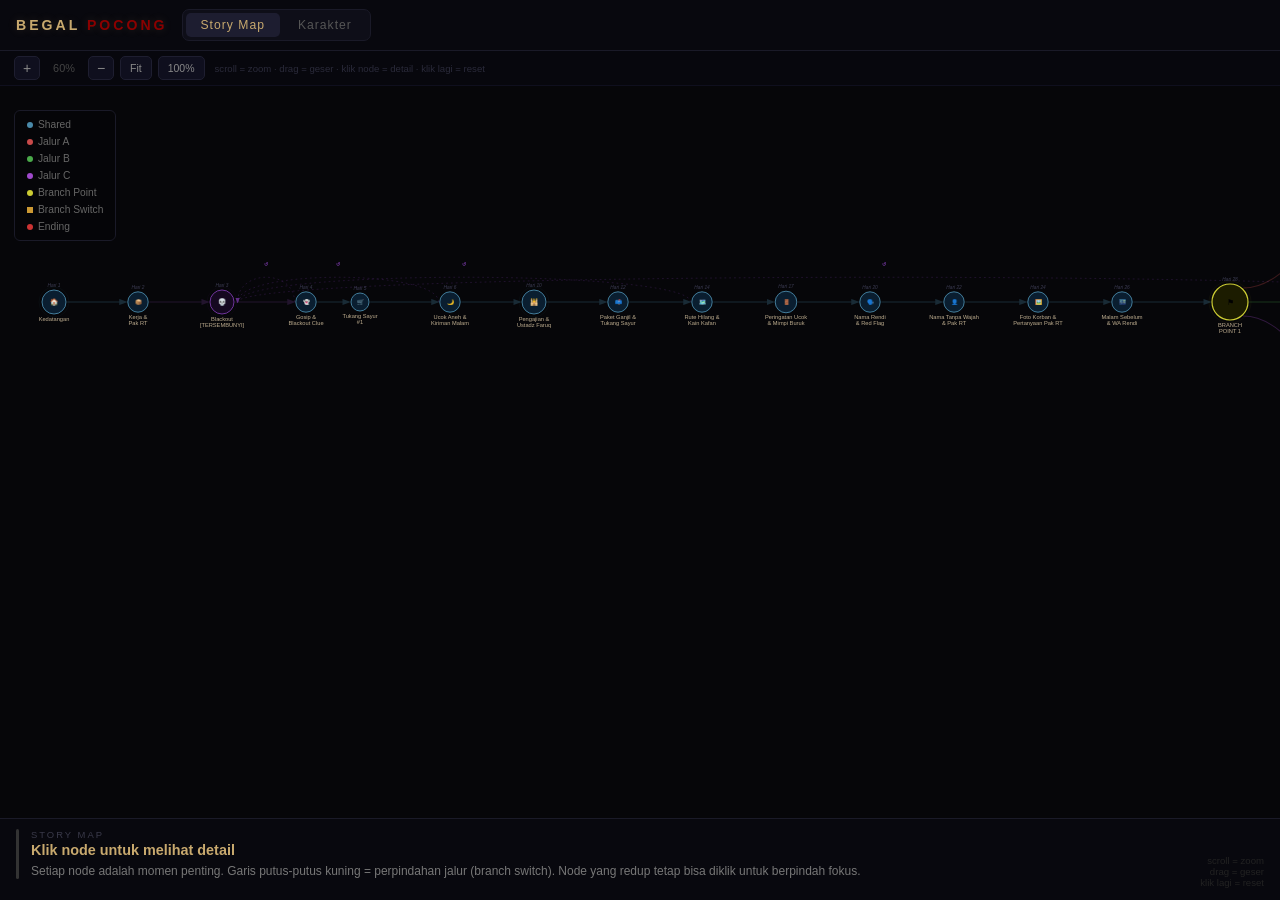
==== commit 16e9cac9: "feat: add character exploration view and stylized UI components" ====
--- a/index.html
+++ b/index.html
@@ -13,6 +13,10 @@
     <button class="tab active" onclick="showView('map')">Story Map</button>
     <button class="tab" onclick="showView('chars')">Karakter</button>
   </div>
+</header>
+
+<!-- ══ VIEW: STORY MAP ══ -->
+<div id="view-map">
   <div id="legend">
     <div class="leg"><div class="leg-dot" style="background:#4a8aaa"></div>Shared</div>
     <div class="leg"><div class="leg-dot" style="background:#c84a4a"></div>Jalur A</div>
@@ -22,10 +26,6 @@
     <div class="leg"><div class="leg-dot" style="background:#cc9933;border-radius:0"></div>Branch Switch</div>
     <div class="leg"><div class="leg-dot" style="background:#cc3333"></div>Ending</div>
   </div>
-</header>
-
-<!-- ══ VIEW: STORY MAP ══ -->
-<div id="view-map">
   <div id="zoom-bar">
     <button class="zb" onclick="changeZoom(1.2)">+</button>
     <span id="zoom-pct">60%</span>
--- a/css/style.css
+++ b/css/style.css
@@ -13,9 +13,9 @@
 .tab{padding:5px 15px;border:none;background:transparent;color:var(--muted);cursor:pointer;border-radius:5px;font-size:.76em;letter-spacing:1px;transition:all .15s;font-family:inherit;}
 .tab:hover{color:var(--text);}
 .tab.active{background:#1d1d30;color:var(--gold);}
-#legend{display:flex;gap:9px;flex-wrap:wrap;margin-left:auto;}
-.leg{display:flex;align-items:center;gap:4px;font-size:.61em;color:#444;white-space:nowrap;}
-.leg-dot{width:7px;height:7px;border-radius:50%;flex-shrink:0;}
+#legend{position:fixed;top:110px;left:14px;display:flex;flex-direction:column;gap:6px;z-index:99;background:rgba(6,6,9,0.88);padding:8px 12px;border:1px solid #1a1a28;border-radius:6px;backdrop-filter:blur(4px);}
+.leg{display:flex;align-items:center;gap:5px;font-size:.64em;color:#666;white-space:nowrap;}
+.leg-dot{width:6px;height:6px;border-radius:50%;flex-shrink:0;}
 
 /* ZOOM BAR */
 #zoom-bar{display:flex;align-items:center;gap:6px;padding:5px 14px;border-bottom:1px solid #0f0f1e;flex-shrink:0;background:#07070d;}
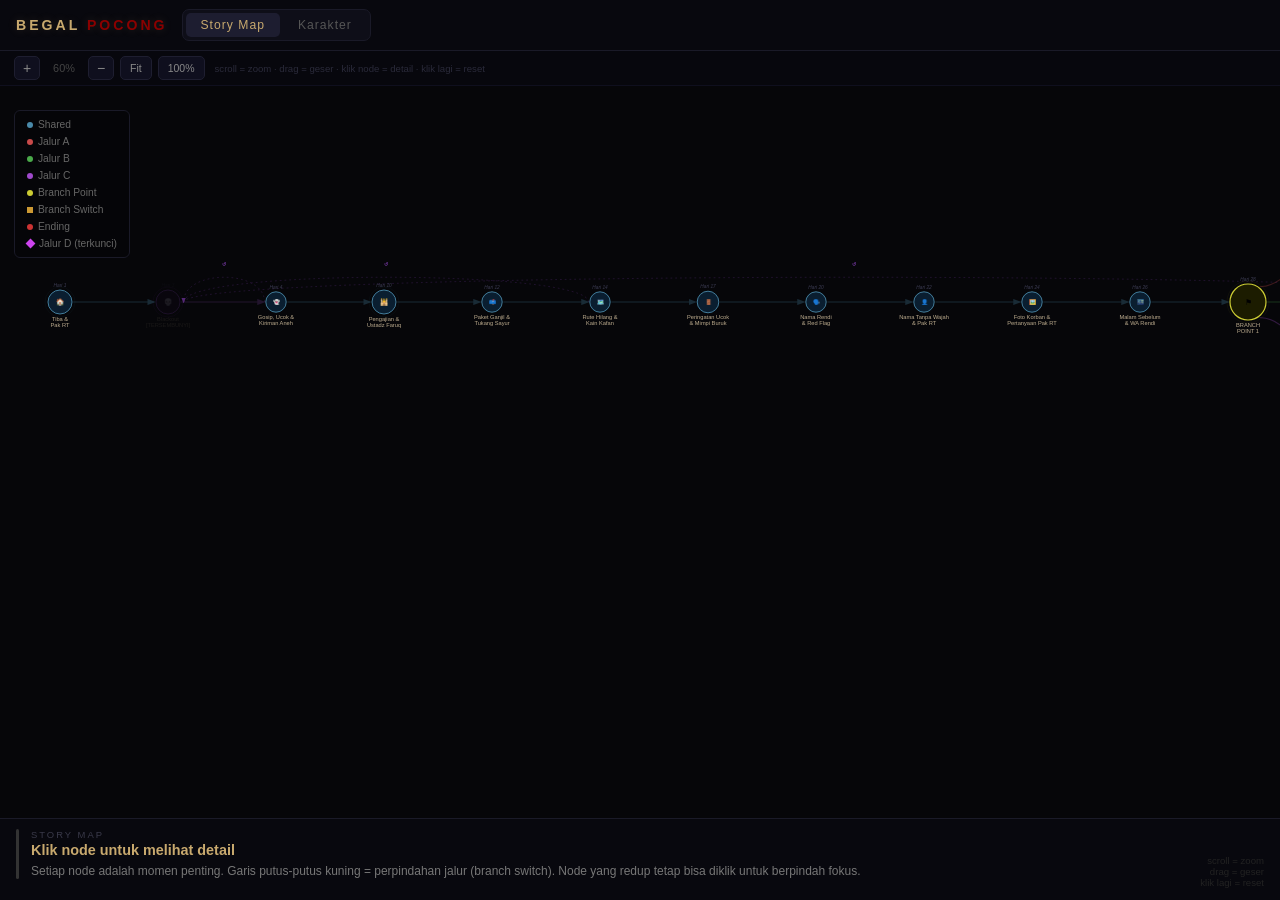
==== commit 6b2944ab: "feat: merge nodes, re-space timeline, add Wahyu path + blackout mechanic Node merges: - d1+d2 → Hari" ====
--- a/index.html
+++ b/index.html
@@ -25,6 +25,7 @@
     <div class="leg"><div class="leg-dot" style="background:#cccc33"></div>Branch Point</div>
     <div class="leg"><div class="leg-dot" style="background:#cc9933;border-radius:0"></div>Branch Switch</div>
     <div class="leg"><div class="leg-dot" style="background:#cc3333"></div>Ending</div>
+    <div class="leg"><div class="leg-dot wahyu"></div>Jalur D (terkunci)</div>
   </div>
   <div id="zoom-bar">
     <button class="zb" onclick="changeZoom(1.2)">+</button>
--- a/css/style.css
+++ b/css/style.css
@@ -105,3 +105,36 @@
 .spoiler-open .char-role-spoiler{display:inline-block;}
 .char-card.mystery{border-color:#2a1a3a;}
 .char-card.mystery .char-top{border-bottom-color:#1e1030;}
+
+/* ── BLACKOUT NODE STAGES ── */
+/* Stage 0: d4 is fully hidden/mysterious */
+.blackout-0 .node-bg{opacity:.2;filter:blur(0.5px);}
+.blackout-0 .node-icon{opacity:.1;}
+.blackout-0 .node-day{opacity:.1;}
+.blackout-0 .node-lbl{opacity:.1;}
+/* Stage 1: first clue found */
+.blackout-1 .node-bg{opacity:.45;}
+.blackout-1 .node-icon{opacity:.35;}
+.blackout-1 .node-day{opacity:.35;}
+.blackout-1 .node-lbl{opacity:.35;}
+/* Stage 2: second clue */
+.blackout-2 .node-bg{opacity:.7;}
+.blackout-2 .node-icon{opacity:.6;}
+.blackout-2 .node-day{opacity:.6;}
+.blackout-2 .node-lbl{opacity:.6;}
+/* Stage 3: fully unlocked — full visibility + pulse */
+.blackout-3 .node-bg{animation:blackout-pulse 2.4s ease-in-out infinite;}
+@keyframes blackout-pulse{
+  0%,100%{filter:drop-shadow(0 0 4px #7a3aaa88);}
+  50%{filter:drop-shadow(0 0 16px #aa44dd) brightness(1.4);}
+}
+
+/* ── WAHYU PATH (D) ── */
+/* bp1 aware state: golden glow to indicate extra path revealed */
+.aware-unlocked .node-bg{
+  filter:drop-shadow(0 0 10px #aa44dd66) !important;
+  stroke:#aa44dd !important;
+}
+
+/* Wahyu ending badge in legend */
+.leg-dot.wahyu{background:#cc44ee;border-radius:0;transform:rotate(45deg);width:7px;height:7px;}
